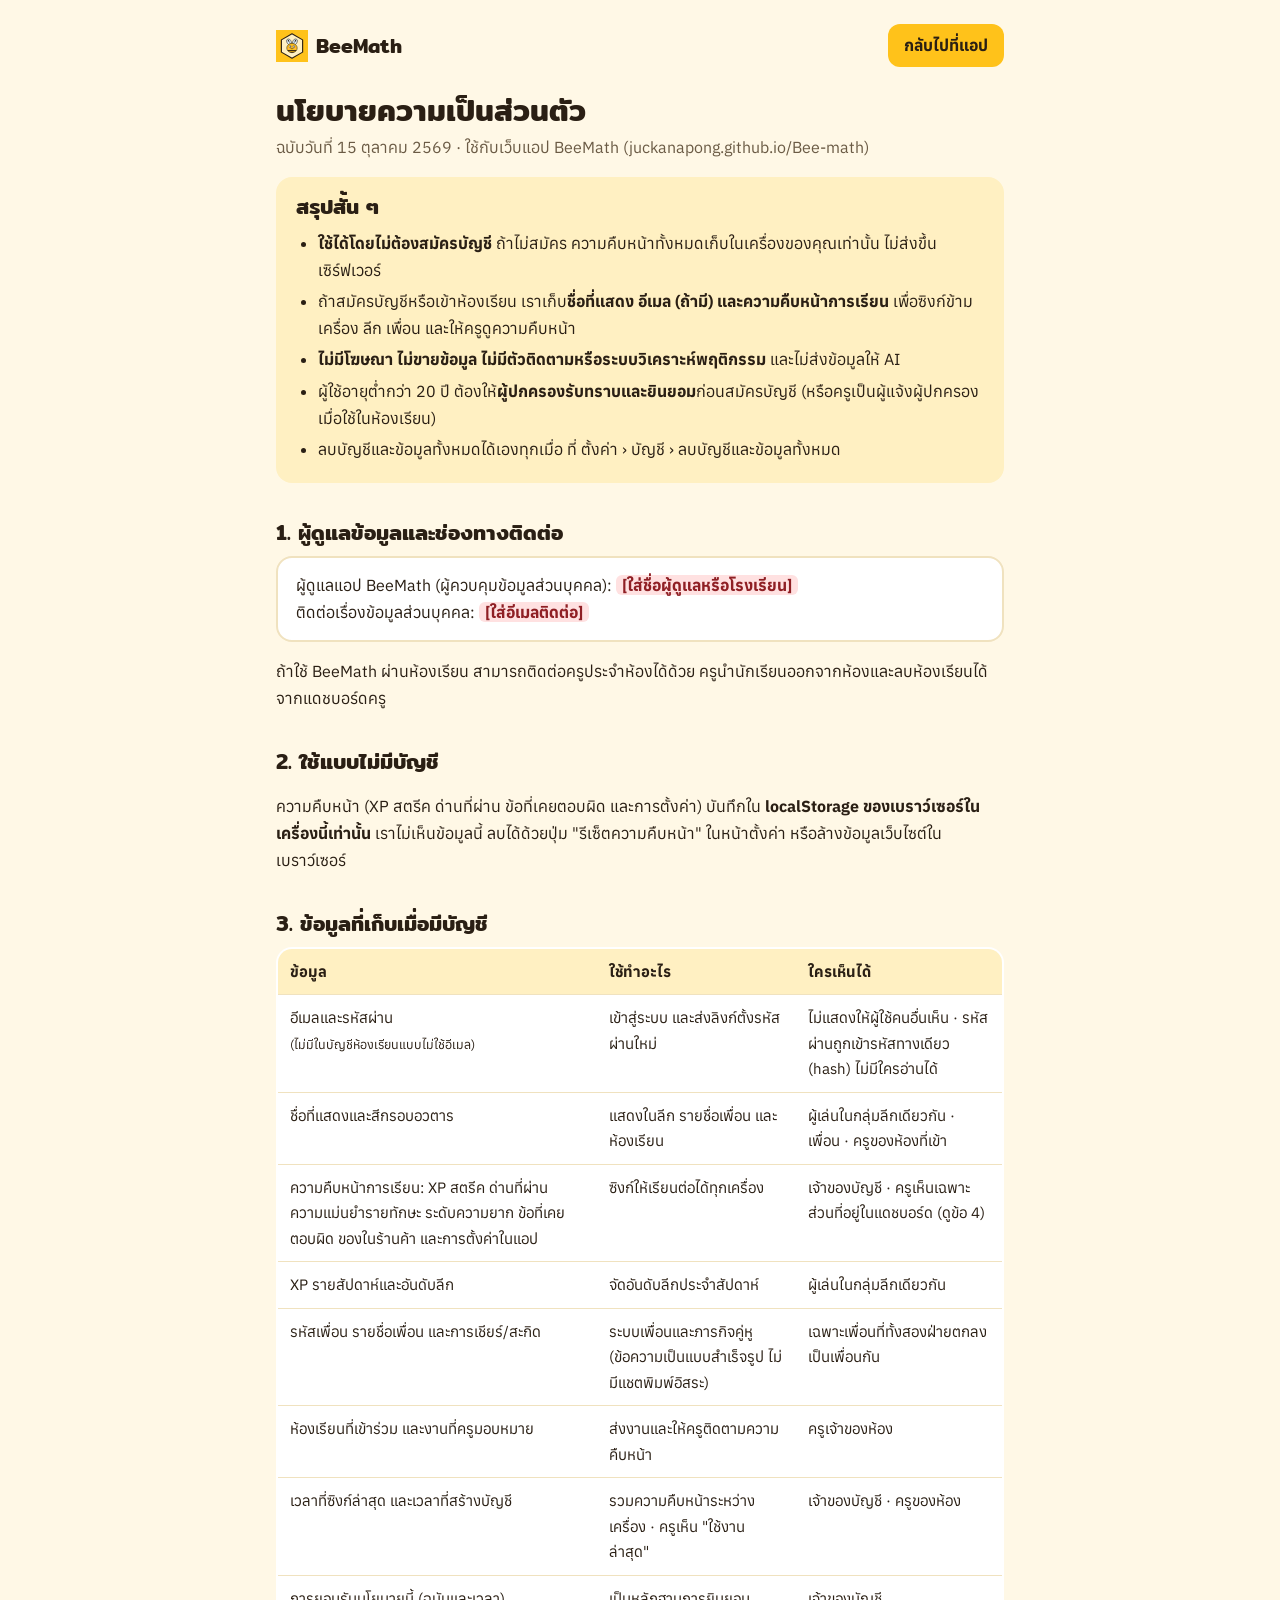
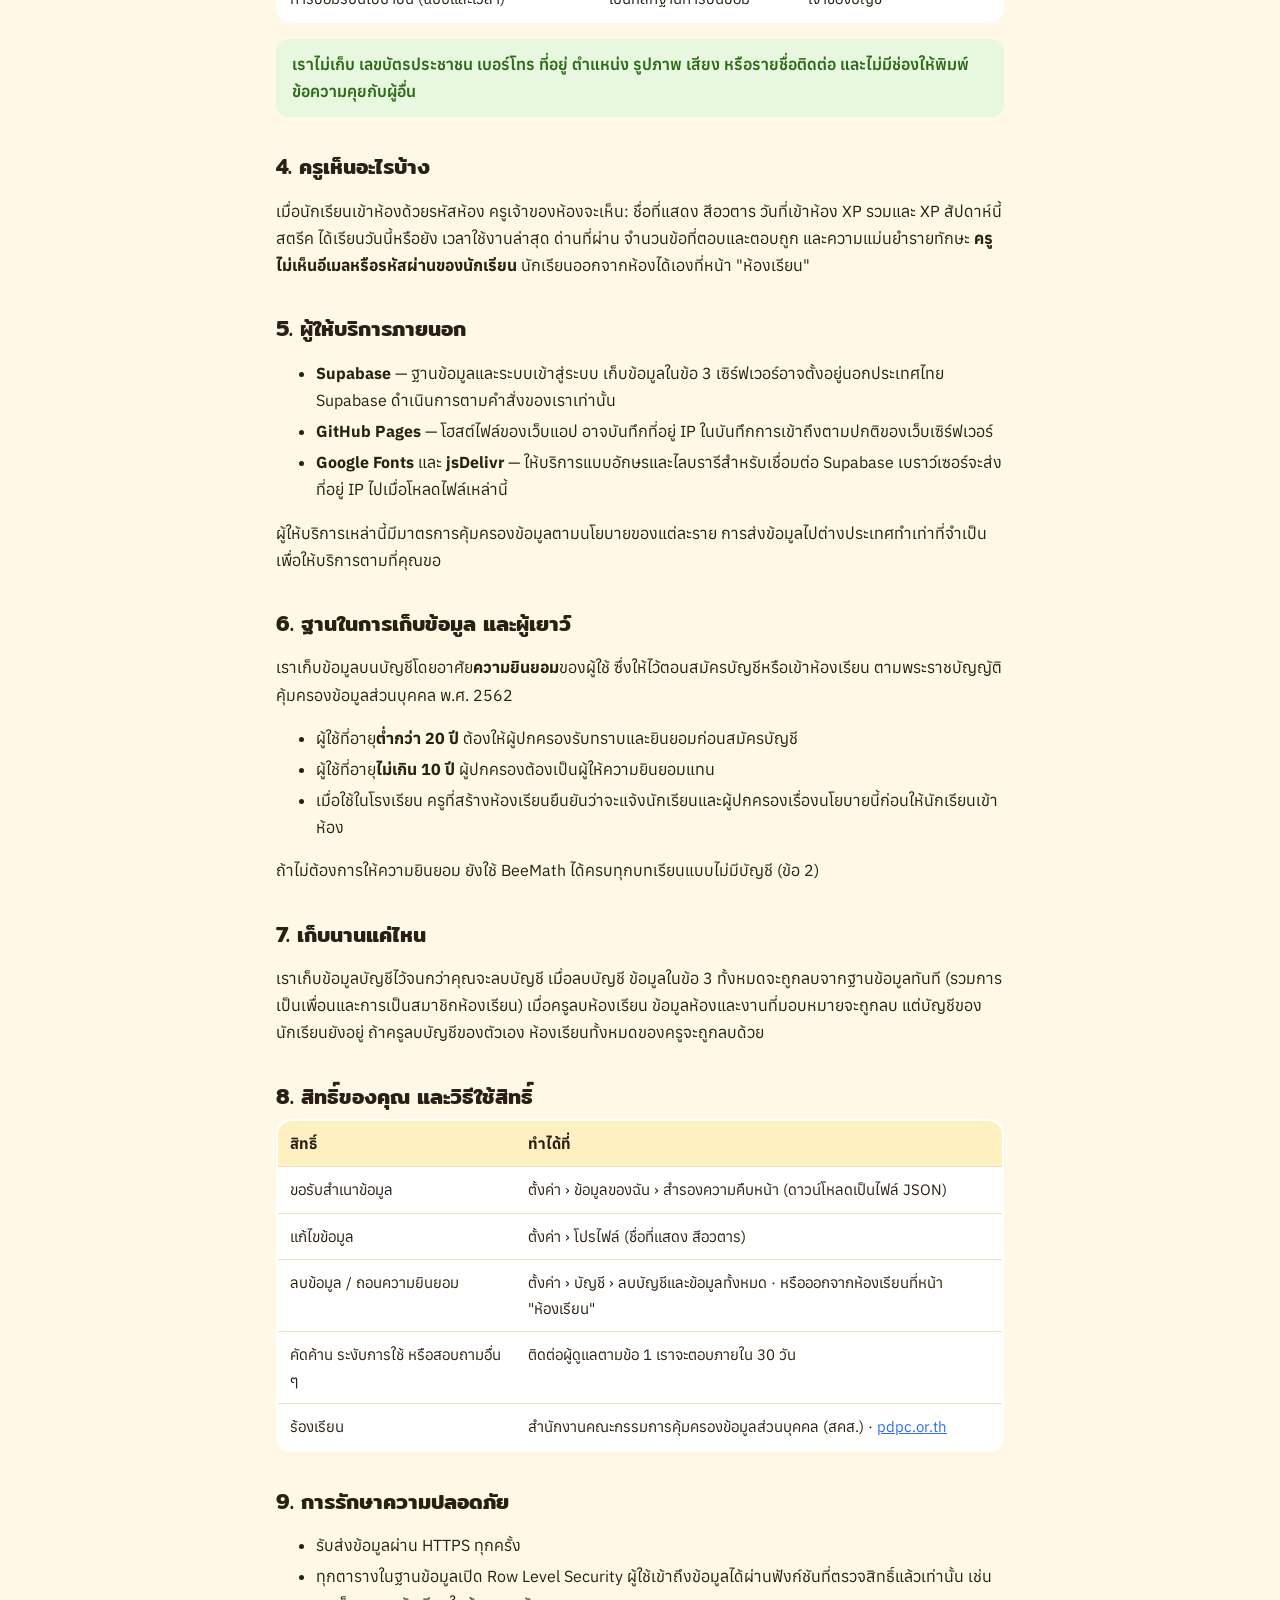
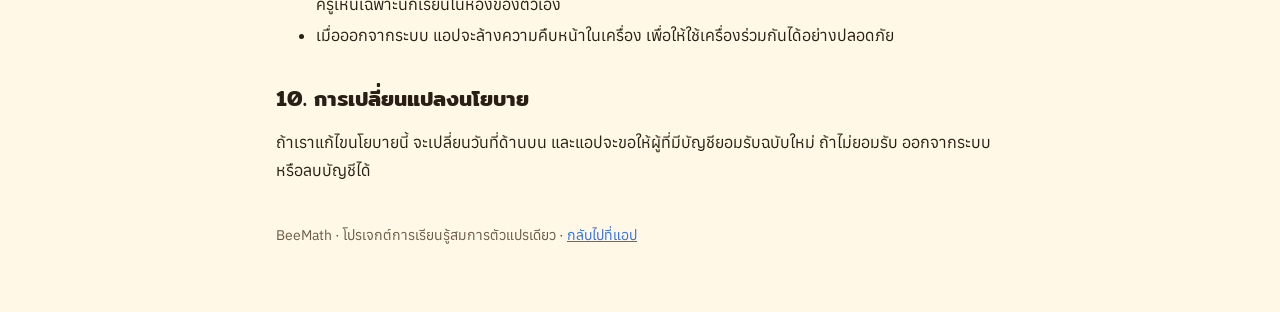
==== privacy.html @ 457aaa13 "Add privacy policy page and consent for accounts (PDPA) privacy.html explains data collected, who se" ====
<!doctype html>
<html lang="th">
<head>
<meta charset="utf-8">
<meta name="viewport" content="width=device-width, initial-scale=1">
<title>นโยบายความเป็นส่วนตัว · BeeMath</title>
<meta name="theme-color" content="#FFC21A">
<link rel="icon" href="icons/icon.svg" type="image/svg+xml">
<link href="https://fonts.googleapis.com/css2?family=Mitr:wght@500;600&family=Anuphan:wght@400;500;600;700&display=swap" rel="stylesheet">
<style>
  :root { --bg: #FFF8E6; --card: #FFFFFF; --honey: #FFC21A; --honey-soft: #FFF0C2; --honey-text: #7A4E00; --ink: #2A1F14; --ink-2: #6B5B45; --line: #F0E2BF; --blue: #2F6FED; --green-soft: #E8F8E0; --green-text: #2B6A17; }
  * { box-sizing: border-box; }
  body { margin: 0; background: var(--bg); color: var(--ink); font: 400 16px/1.7 'Anuphan', system-ui, sans-serif; }
  main { max-width: 760px; margin: 0 auto; padding: 24px 16px 64px; }
  .top { display: flex; align-items: center; justify-content: space-between; gap: 12px; margin-bottom: 8px; }
  .brand { display: flex; align-items: center; gap: 8px; font: 600 20px 'Mitr', sans-serif; color: var(--ink); text-decoration: none; }
  .brand img { width: 32px; height: 32px; }
  .back { padding: 8px 16px; border-radius: 12px; background: var(--honey); color: var(--ink); font-weight: 700; text-decoration: none; white-space: nowrap; }
  h1 { font: 600 30px/1.3 'Mitr', sans-serif; margin: 24px 0 4px; }
  h2 { font: 600 21px/1.35 'Mitr', sans-serif; margin: 36px 0 8px; }
  .meta { color: var(--ink-2); margin: 0 0 16px; }
  .summary { padding: 16px 20px; background: var(--honey-soft); border-radius: 16px; }
  .summary h2 { margin-top: 0; }
  .summary ul { margin: 0; padding-left: 22px; }
  .box { padding: 14px 18px; background: var(--card); border: 2px solid var(--line); border-radius: 16px; }
  .note { padding: 12px 16px; background: var(--green-soft); color: var(--green-text); border-radius: 12px; font-weight: 600; }
  .table-wrap { overflow-x: auto; }
  table { width: 100%; min-width: 560px; border-collapse: collapse; background: var(--card); border: 2px solid var(--line); border-radius: 16px; overflow: hidden; font-size: 15px; }
  th, td { padding: 10px 12px; text-align: left; vertical-align: top; border-bottom: 1px solid var(--line); }
  th { background: var(--honey-soft); font-weight: 700; }
  tr:last-child td { border-bottom: 0; }
  a { color: var(--blue); }
  li { margin: 4px 0; }
  .todo { background: #FFE1E1; color: #8F1F24; padding: 0 6px; border-radius: 6px; font-weight: 700; }
  footer { margin-top: 40px; color: var(--ink-2); font-size: 14px; }
  @media (max-width: 600px) {
    table { min-width: 0; border: 0; background: none; }
    thead { display: none; }
    tr { display: block; margin-bottom: 10px; background: var(--card); border: 2px solid var(--line); border-radius: 14px; }
    td { display: block; padding: 6px 14px; border: 0; }
    td:first-child { padding-top: 12px; font-weight: 700; }
    td:last-child { padding-bottom: 12px; }
    td[data-label]:not(:first-child)::before { content: attr(data-label); display: block; font-size: 13px; font-weight: 700; color: var(--honey-text); }
  }
  @media print { .back { display: none; } body { background: #fff; } }
</style>
</head>
<body>
<main>
  <div class="top">
    <a class="brand" href="./"><img src="icons/icon.svg" alt="">BeeMath</a>
    <a class="back" href="./">กลับไปที่แอป</a>
  </div>

  <h1>นโยบายความเป็นส่วนตัว</h1>
  <p class="meta">ฉบับวันที่ 15 ตุลาคม 2569 · ใช้กับเว็บแอป BeeMath (juckanapong.github.io/Bee-math)</p>

  <section class="summary">
    <h2>สรุปสั้น ๆ</h2>
    <ul>
      <li><b>ใช้ได้โดยไม่ต้องสมัครบัญชี</b> ถ้าไม่สมัคร ความคืบหน้าทั้งหมดเก็บในเครื่องของคุณเท่านั้น ไม่ส่งขึ้นเซิร์ฟเวอร์</li>
      <li>ถ้าสมัครบัญชีหรือเข้าห้องเรียน เราเก็บ<b>ชื่อที่แสดง อีเมล (ถ้ามี) และความคืบหน้าการเรียน</b> เพื่อซิงก์ข้ามเครื่อง ลีก เพื่อน และให้ครูดูความคืบหน้า</li>
      <li><b>ไม่มีโฆษณา ไม่ขายข้อมูล ไม่มีตัวติดตามหรือระบบวิเคราะห์พฤติกรรม</b> และไม่ส่งข้อมูลให้ AI</li>
      <li>ผู้ใช้อายุต่ำกว่า 20 ปี ต้องให้<b>ผู้ปกครองรับทราบและยินยอม</b>ก่อนสมัครบัญชี (หรือครูเป็นผู้แจ้งผู้ปกครองเมื่อใช้ในห้องเรียน)</li>
      <li>ลบบัญชีและข้อมูลทั้งหมดได้เองทุกเมื่อ ที่ ตั้งค่า › บัญชี › ลบบัญชีและข้อมูลทั้งหมด</li>
    </ul>
  </section>

  <h2>1. ผู้ดูแลข้อมูลและช่องทางติดต่อ</h2>
  <div class="box">
    <p style="margin:0">ผู้ดูแลแอป BeeMath (ผู้ควบคุมข้อมูลส่วนบุคคล): <span class="todo">[ใส่ชื่อผู้ดูแลหรือโรงเรียน]</span><br>
    ติดต่อเรื่องข้อมูลส่วนบุคคล: <span class="todo">[ใส่อีเมลติดต่อ]</span></p>
  </div>
  <p>ถ้าใช้ BeeMath ผ่านห้องเรียน สามารถติดต่อครูประจำห้องได้ด้วย ครูนำนักเรียนออกจากห้องและลบห้องเรียนได้จากแดชบอร์ดครู</p>

  <h2>2. ใช้แบบไม่มีบัญชี</h2>
  <p>ความคืบหน้า (XP สตรีค ด่านที่ผ่าน ข้อที่เคยตอบผิด และการตั้งค่า) บันทึกใน <b>localStorage ของเบราว์เซอร์ในเครื่องนี้เท่านั้น</b> เราไม่เห็นข้อมูลนี้ ลบได้ด้วยปุ่ม "รีเซ็ตความคืบหน้า" ในหน้าตั้งค่า หรือล้างข้อมูลเว็บไซต์ในเบราว์เซอร์</p>

  <h2>3. ข้อมูลที่เก็บเมื่อมีบัญชี</h2>
  <div class="table-wrap"><table>
    <thead><tr><th>ข้อมูล</th><th>ใช้ทำอะไร</th><th>ใครเห็นได้</th></tr></thead>
    <tbody>
      <tr><td>อีเมลและรหัสผ่าน<br><small>(ไม่มีในบัญชีห้องเรียนแบบไม่ใช้อีเมล)</small></td><td>เข้าสู่ระบบ และส่งลิงก์ตั้งรหัสผ่านใหม่</td><td>ไม่แสดงให้ผู้ใช้คนอื่นเห็น · รหัสผ่านถูกเข้ารหัสทางเดียว (hash) ไม่มีใครอ่านได้</td></tr>
      <tr><td>ชื่อที่แสดงและสีกรอบอวตาร</td><td>แสดงในลีก รายชื่อเพื่อน และห้องเรียน</td><td>ผู้เล่นในกลุ่มลีกเดียวกัน · เพื่อน · ครูของห้องที่เข้า</td></tr>
      <tr><td>ความคืบหน้าการเรียน: XP สตรีค ด่านที่ผ่าน ความแม่นยำรายทักษะ ระดับความยาก ข้อที่เคยตอบผิด ของในร้านค้า และการตั้งค่าในแอป</td><td>ซิงก์ให้เรียนต่อได้ทุกเครื่อง</td><td>เจ้าของบัญชี · ครูเห็นเฉพาะส่วนที่อยู่ในแดชบอร์ด (ดูข้อ 4)</td></tr>
      <tr><td>XP รายสัปดาห์และอันดับลีก</td><td>จัดอันดับลีกประจำสัปดาห์</td><td>ผู้เล่นในกลุ่มลีกเดียวกัน</td></tr>
      <tr><td>รหัสเพื่อน รายชื่อเพื่อน และการเชียร์/สะกิด</td><td>ระบบเพื่อนและภารกิจคู่หู (ข้อความเป็นแบบสำเร็จรูป ไม่มีแชตพิมพ์อิสระ)</td><td>เฉพาะเพื่อนที่ทั้งสองฝ่ายตกลงเป็นเพื่อนกัน</td></tr>
      <tr><td>ห้องเรียนที่เข้าร่วม และงานที่ครูมอบหมาย</td><td>ส่งงานและให้ครูติดตามความคืบหน้า</td><td>ครูเจ้าของห้อง</td></tr>
      <tr><td>เวลาที่ซิงก์ล่าสุด และเวลาที่สร้างบัญชี</td><td>รวมความคืบหน้าระหว่างเครื่อง · ครูเห็น "ใช้งานล่าสุด"</td><td>เจ้าของบัญชี · ครูของห้อง</td></tr>
      <tr><td>การยอมรับนโยบายนี้ (ฉบับและเวลา)</td><td>เป็นหลักฐานการยินยอม</td><td>เจ้าของบัญชี</td></tr>
    </tbody>
  </table></div>
  <p class="note">เราไม่เก็บ เลขบัตรประชาชน เบอร์โทร ที่อยู่ ตำแหน่ง รูปภาพ เสียง หรือรายชื่อติดต่อ และไม่มีช่องให้พิมพ์ข้อความคุยกับผู้อื่น</p>

  <h2>4. ครูเห็นอะไรบ้าง</h2>
  <p>เมื่อนักเรียนเข้าห้องด้วยรหัสห้อง ครูเจ้าของห้องจะเห็น: ชื่อที่แสดง สีอวตาร วันที่เข้าห้อง XP รวมและ XP สัปดาห์นี้ สตรีค ได้เรียนวันนี้หรือยัง เวลาใช้งานล่าสุด ด่านที่ผ่าน จำนวนข้อที่ตอบและตอบถูก และความแม่นยำรายทักษะ <b>ครูไม่เห็นอีเมลหรือรหัสผ่านของนักเรียน</b> นักเรียนออกจากห้องได้เองที่หน้า "ห้องเรียน"</p>

  <h2>5. ผู้ให้บริการภายนอก</h2>
  <ul>
    <li><b>Supabase</b> — ฐานข้อมูลและระบบเข้าสู่ระบบ เก็บข้อมูลในข้อ 3 เซิร์ฟเวอร์อาจตั้งอยู่นอกประเทศไทย Supabase ดำเนินการตามคำสั่งของเราเท่านั้น</li>
    <li><b>GitHub Pages</b> — โฮสต์ไฟล์ของเว็บแอป อาจบันทึกที่อยู่ IP ในบันทึกการเข้าถึงตามปกติของเว็บเซิร์ฟเวอร์</li>
    <li><b>Google Fonts</b> และ <b>jsDelivr</b> — ให้บริการแบบอักษรและไลบรารีสำหรับเชื่อมต่อ Supabase เบราว์เซอร์จะส่งที่อยู่ IP ไปเมื่อโหลดไฟล์เหล่านี้</li>
  </ul>
  <p>ผู้ให้บริการเหล่านี้มีมาตรการคุ้มครองข้อมูลตามนโยบายของแต่ละราย การส่งข้อมูลไปต่างประเทศทำเท่าที่จำเป็นเพื่อให้บริการตามที่คุณขอ</p>

  <h2>6. ฐานในการเก็บข้อมูล และผู้เยาว์</h2>
  <p>เราเก็บข้อมูลบนบัญชีโดยอาศัย<b>ความยินยอม</b>ของผู้ใช้ ซึ่งให้ไว้ตอนสมัครบัญชีหรือเข้าห้องเรียน ตามพระราชบัญญัติคุ้มครองข้อมูลส่วนบุคคล พ.ศ. 2562</p>
  <ul>
    <li>ผู้ใช้ที่อายุ<b>ต่ำกว่า 20 ปี</b> ต้องให้ผู้ปกครองรับทราบและยินยอมก่อนสมัครบัญชี</li>
    <li>ผู้ใช้ที่อายุ<b>ไม่เกิน 10 ปี</b> ผู้ปกครองต้องเป็นผู้ให้ความยินยอมแทน</li>
    <li>เมื่อใช้ในโรงเรียน ครูที่สร้างห้องเรียนยืนยันว่าจะแจ้งนักเรียนและผู้ปกครองเรื่องนโยบายนี้ก่อนให้นักเรียนเข้าห้อง</li>
  </ul>
  <p>ถ้าไม่ต้องการให้ความยินยอม ยังใช้ BeeMath ได้ครบทุกบทเรียนแบบไม่มีบัญชี (ข้อ 2)</p>

  <h2>7. เก็บนานแค่ไหน</h2>
  <p>เราเก็บข้อมูลบัญชีไว้จนกว่าคุณจะลบบัญชี เมื่อลบบัญชี ข้อมูลในข้อ 3 ทั้งหมดจะถูกลบจากฐานข้อมูลทันที (รวมการเป็นเพื่อนและการเป็นสมาชิกห้องเรียน) เมื่อครูลบห้องเรียน ข้อมูลห้องและงานที่มอบหมายจะถูกลบ แต่บัญชีของนักเรียนยังอยู่ ถ้าครูลบบัญชีของตัวเอง ห้องเรียนทั้งหมดของครูจะถูกลบด้วย</p>

  <h2>8. สิทธิ์ของคุณ และวิธีใช้สิทธิ์</h2>
  <div class="table-wrap"><table>
    <thead><tr><th>สิทธิ์</th><th>ทำได้ที่</th></tr></thead>
    <tbody>
      <tr><td>ขอรับสำเนาข้อมูล</td><td>ตั้งค่า › ข้อมูลของฉัน › สำรองความคืบหน้า (ดาวน์โหลดเป็นไฟล์ JSON)</td></tr>
      <tr><td>แก้ไขข้อมูล</td><td>ตั้งค่า › โปรไฟล์ (ชื่อที่แสดง สีอวตาร)</td></tr>
      <tr><td>ลบข้อมูล / ถอนความยินยอม</td><td>ตั้งค่า › บัญชี › ลบบัญชีและข้อมูลทั้งหมด · หรือออกจากห้องเรียนที่หน้า "ห้องเรียน"</td></tr>
      <tr><td>คัดค้าน ระงับการใช้ หรือสอบถามอื่น ๆ</td><td>ติดต่อผู้ดูแลตามข้อ 1 เราจะตอบภายใน 30 วัน</td></tr>
      <tr><td>ร้องเรียน</td><td>สำนักงานคณะกรรมการคุ้มครองข้อมูลส่วนบุคคล (สคส.) · <a href="https://www.pdpc.or.th" target="_blank" rel="noopener">pdpc.or.th</a></td></tr>
    </tbody>
  </table></div>

  <h2>9. การรักษาความปลอดภัย</h2>
  <ul>
    <li>รับส่งข้อมูลผ่าน HTTPS ทุกครั้ง</li>
    <li>ทุกตารางในฐานข้อมูลเปิด Row Level Security ผู้ใช้เข้าถึงข้อมูลได้ผ่านฟังก์ชันที่ตรวจสิทธิ์แล้วเท่านั้น เช่น ครูเห็นเฉพาะนักเรียนในห้องของตัวเอง</li>
    <li>เมื่อออกจากระบบ แอปจะล้างความคืบหน้าในเครื่อง เพื่อให้ใช้เครื่องร่วมกันได้อย่างปลอดภัย</li>
  </ul>

  <h2>10. การเปลี่ยนแปลงนโยบาย</h2>
  <p>ถ้าเราแก้ไขนโยบายนี้ จะเปลี่ยนวันที่ด้านบน และแอปจะขอให้ผู้ที่มีบัญชียอมรับฉบับใหม่ ถ้าไม่ยอมรับ ออกจากระบบหรือลบบัญชีได้</p>

  <footer>BeeMath · โปรเจกต์การเรียนรู้สมการตัวแปรเดียว · <a href="./">กลับไปที่แอป</a></footer>
</main>
<script>
  // มือถือ: ตารางแสดงเป็นการ์ด ใส่หัวคอลัมน์ให้แต่ละช่อง
  document.querySelectorAll('table').forEach((t) => {
    const heads = [...t.querySelectorAll('th')].map((th) => th.textContent);
    t.querySelectorAll('tbody tr').forEach((tr) => [...tr.children].forEach((td, i) => td.setAttribute('data-label', heads[i])));
  });
</script>
</body>
</html>
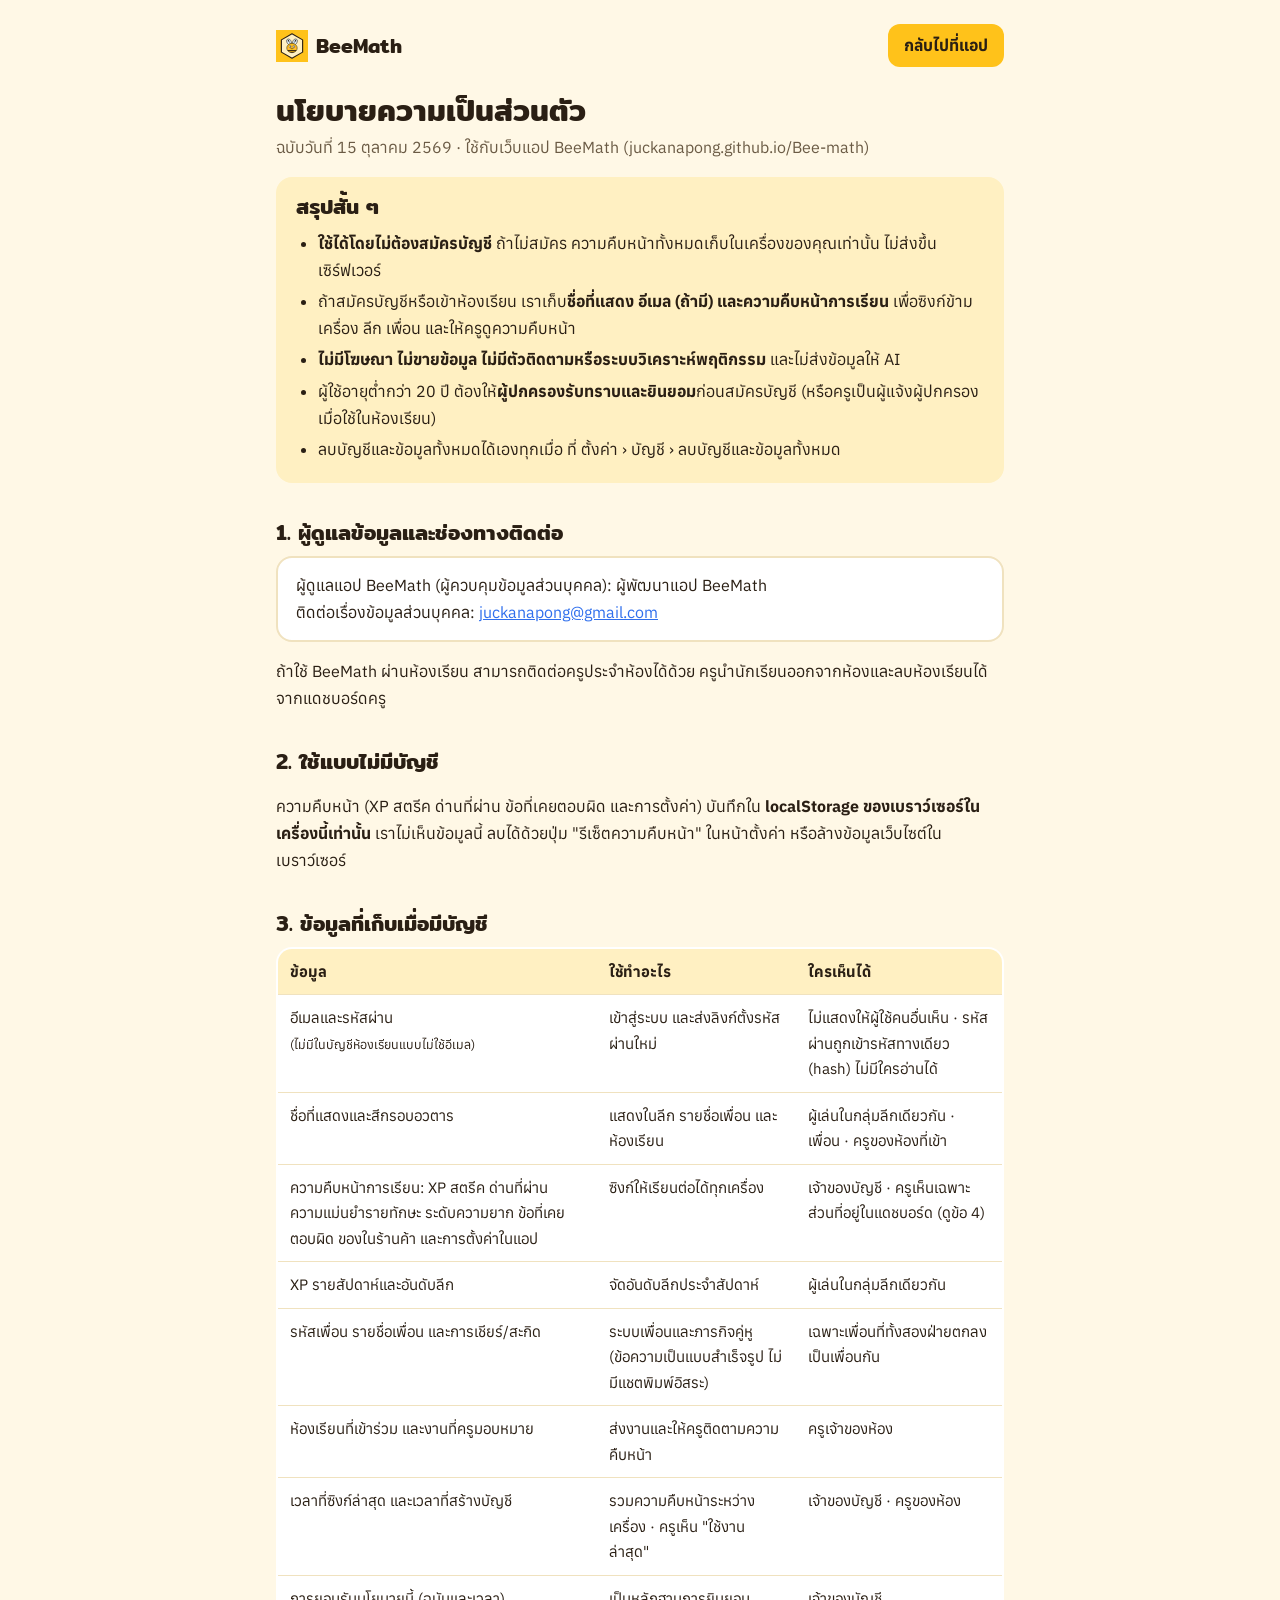
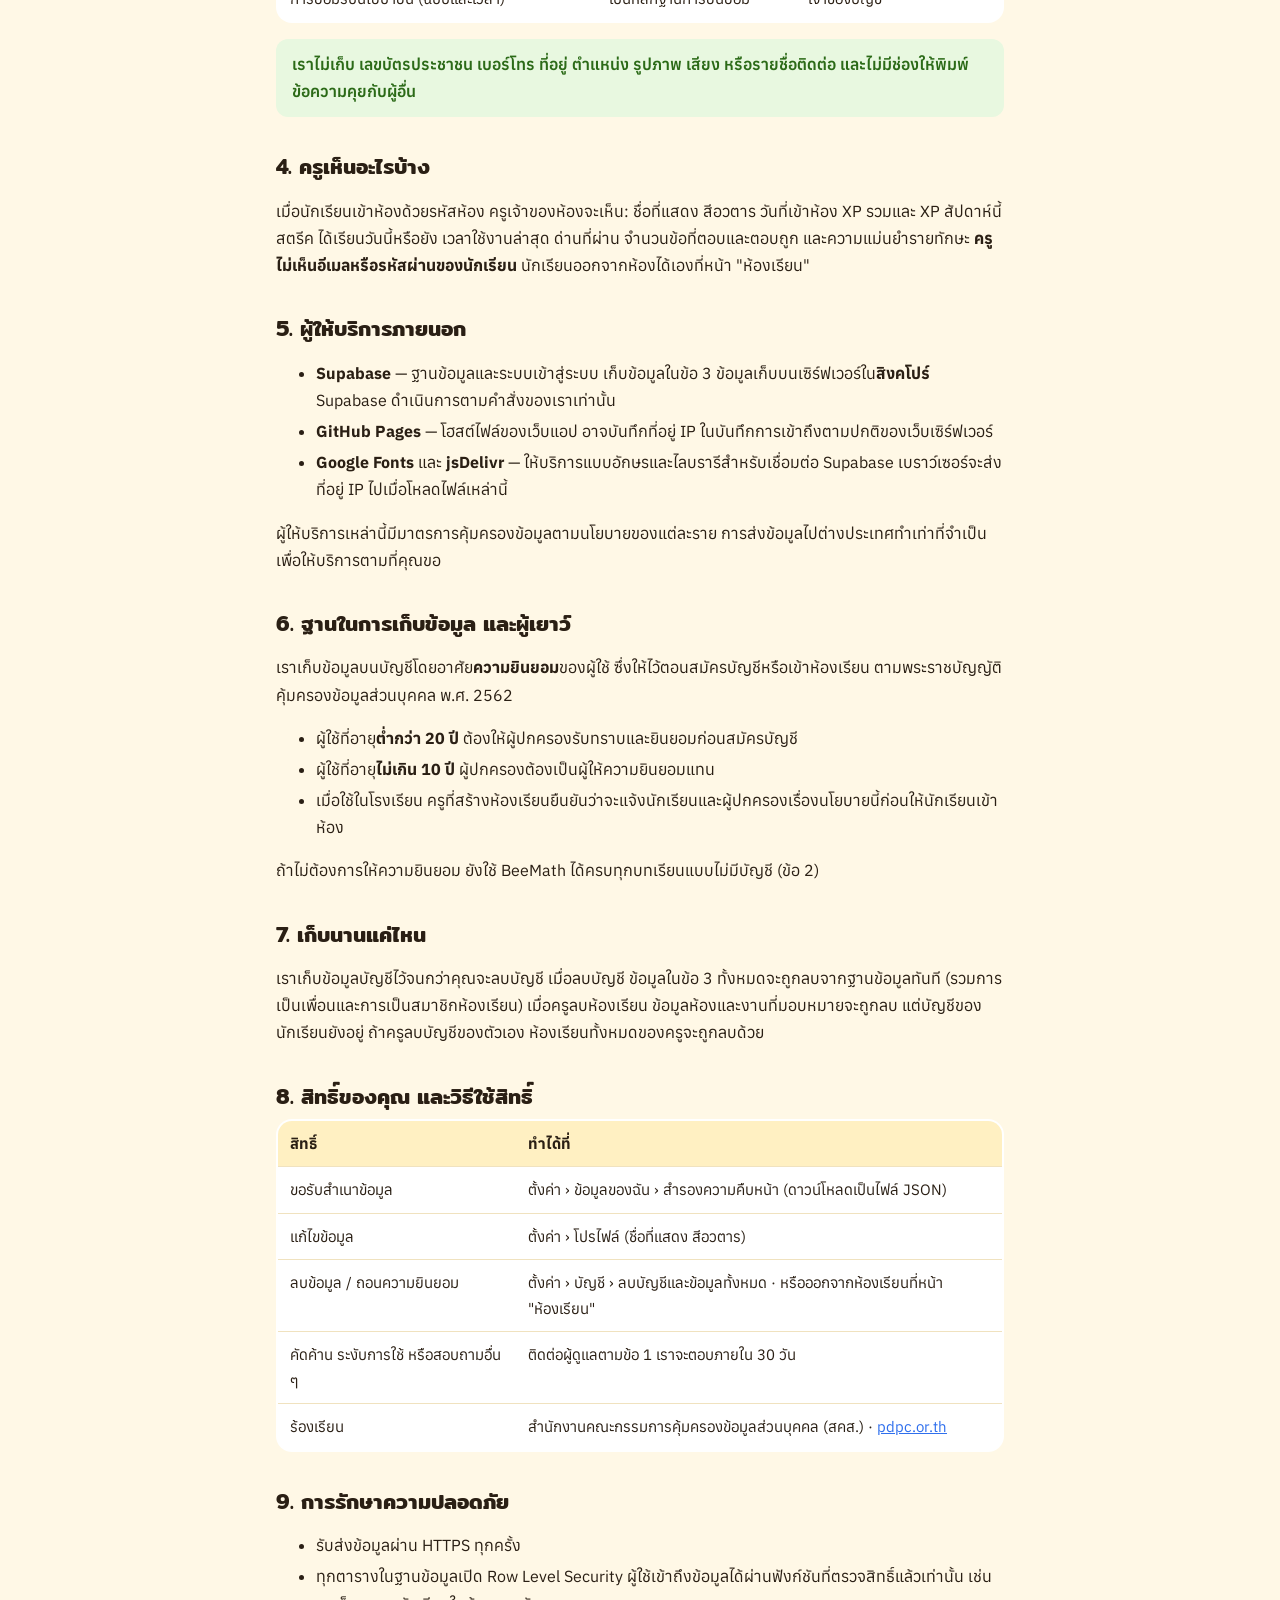
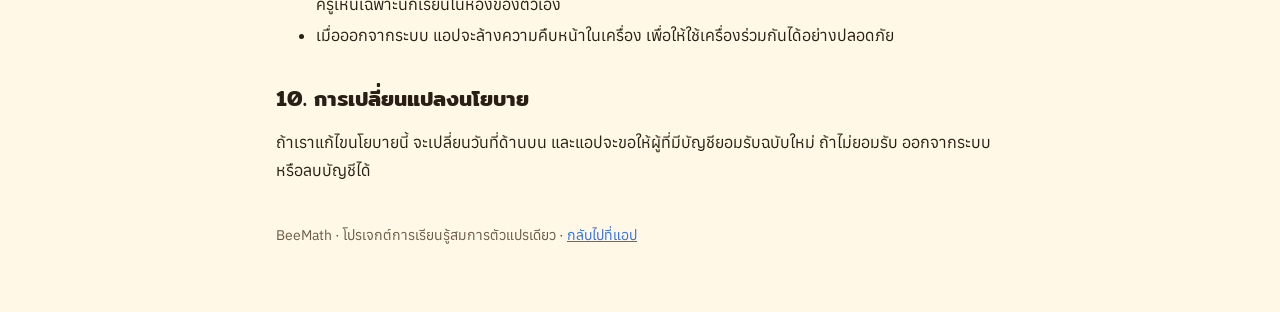
==== commit 5aa380be: "Fill privacy contact and Supabase region (Singapore) Co-Authored-By: Claude Opus 5.5 <noreply@anthro" ====
--- a/privacy.html
+++ b/privacy.html
@@ -31,7 +31,6 @@
   tr:last-child td { border-bottom: 0; }
   a { color: var(--blue); }
   li { margin: 4px 0; }
-  .todo { background: #FFE1E1; color: #8F1F24; padding: 0 6px; border-radius: 6px; font-weight: 700; }
   footer { margin-top: 40px; color: var(--ink-2); font-size: 14px; }
   @media (max-width: 600px) {
     table { min-width: 0; border: 0; background: none; }
@@ -68,8 +67,8 @@
 
   <h2>1. ผู้ดูแลข้อมูลและช่องทางติดต่อ</h2>
   <div class="box">
-    <p style="margin:0">ผู้ดูแลแอป BeeMath (ผู้ควบคุมข้อมูลส่วนบุคคล): <span class="todo">[ใส่ชื่อผู้ดูแลหรือโรงเรียน]</span><br>
-    ติดต่อเรื่องข้อมูลส่วนบุคคล: <span class="todo">[ใส่อีเมลติดต่อ]</span></p>
+    <p style="margin:0">ผู้ดูแลแอป BeeMath (ผู้ควบคุมข้อมูลส่วนบุคคล): ผู้พัฒนาแอป BeeMath<br>
+    ติดต่อเรื่องข้อมูลส่วนบุคคล: <a href="mailto:juckanapong@gmail.com">juckanapong@gmail.com</a></p>
   </div>
   <p>ถ้าใช้ BeeMath ผ่านห้องเรียน สามารถติดต่อครูประจำห้องได้ด้วย ครูนำนักเรียนออกจากห้องและลบห้องเรียนได้จากแดชบอร์ดครู</p>
 
@@ -97,7 +96,7 @@
 
   <h2>5. ผู้ให้บริการภายนอก</h2>
   <ul>
-    <li><b>Supabase</b> — ฐานข้อมูลและระบบเข้าสู่ระบบ เก็บข้อมูลในข้อ 3 เซิร์ฟเวอร์อาจตั้งอยู่นอกประเทศไทย Supabase ดำเนินการตามคำสั่งของเราเท่านั้น</li>
+    <li><b>Supabase</b> — ฐานข้อมูลและระบบเข้าสู่ระบบ เก็บข้อมูลในข้อ 3 ข้อมูลเก็บบนเซิร์ฟเวอร์ใน<b>สิงคโปร์</b> Supabase ดำเนินการตามคำสั่งของเราเท่านั้น</li>
     <li><b>GitHub Pages</b> — โฮสต์ไฟล์ของเว็บแอป อาจบันทึกที่อยู่ IP ในบันทึกการเข้าถึงตามปกติของเว็บเซิร์ฟเวอร์</li>
     <li><b>Google Fonts</b> และ <b>jsDelivr</b> — ให้บริการแบบอักษรและไลบรารีสำหรับเชื่อมต่อ Supabase เบราว์เซอร์จะส่งที่อยู่ IP ไปเมื่อโหลดไฟล์เหล่านี้</li>
   </ul>
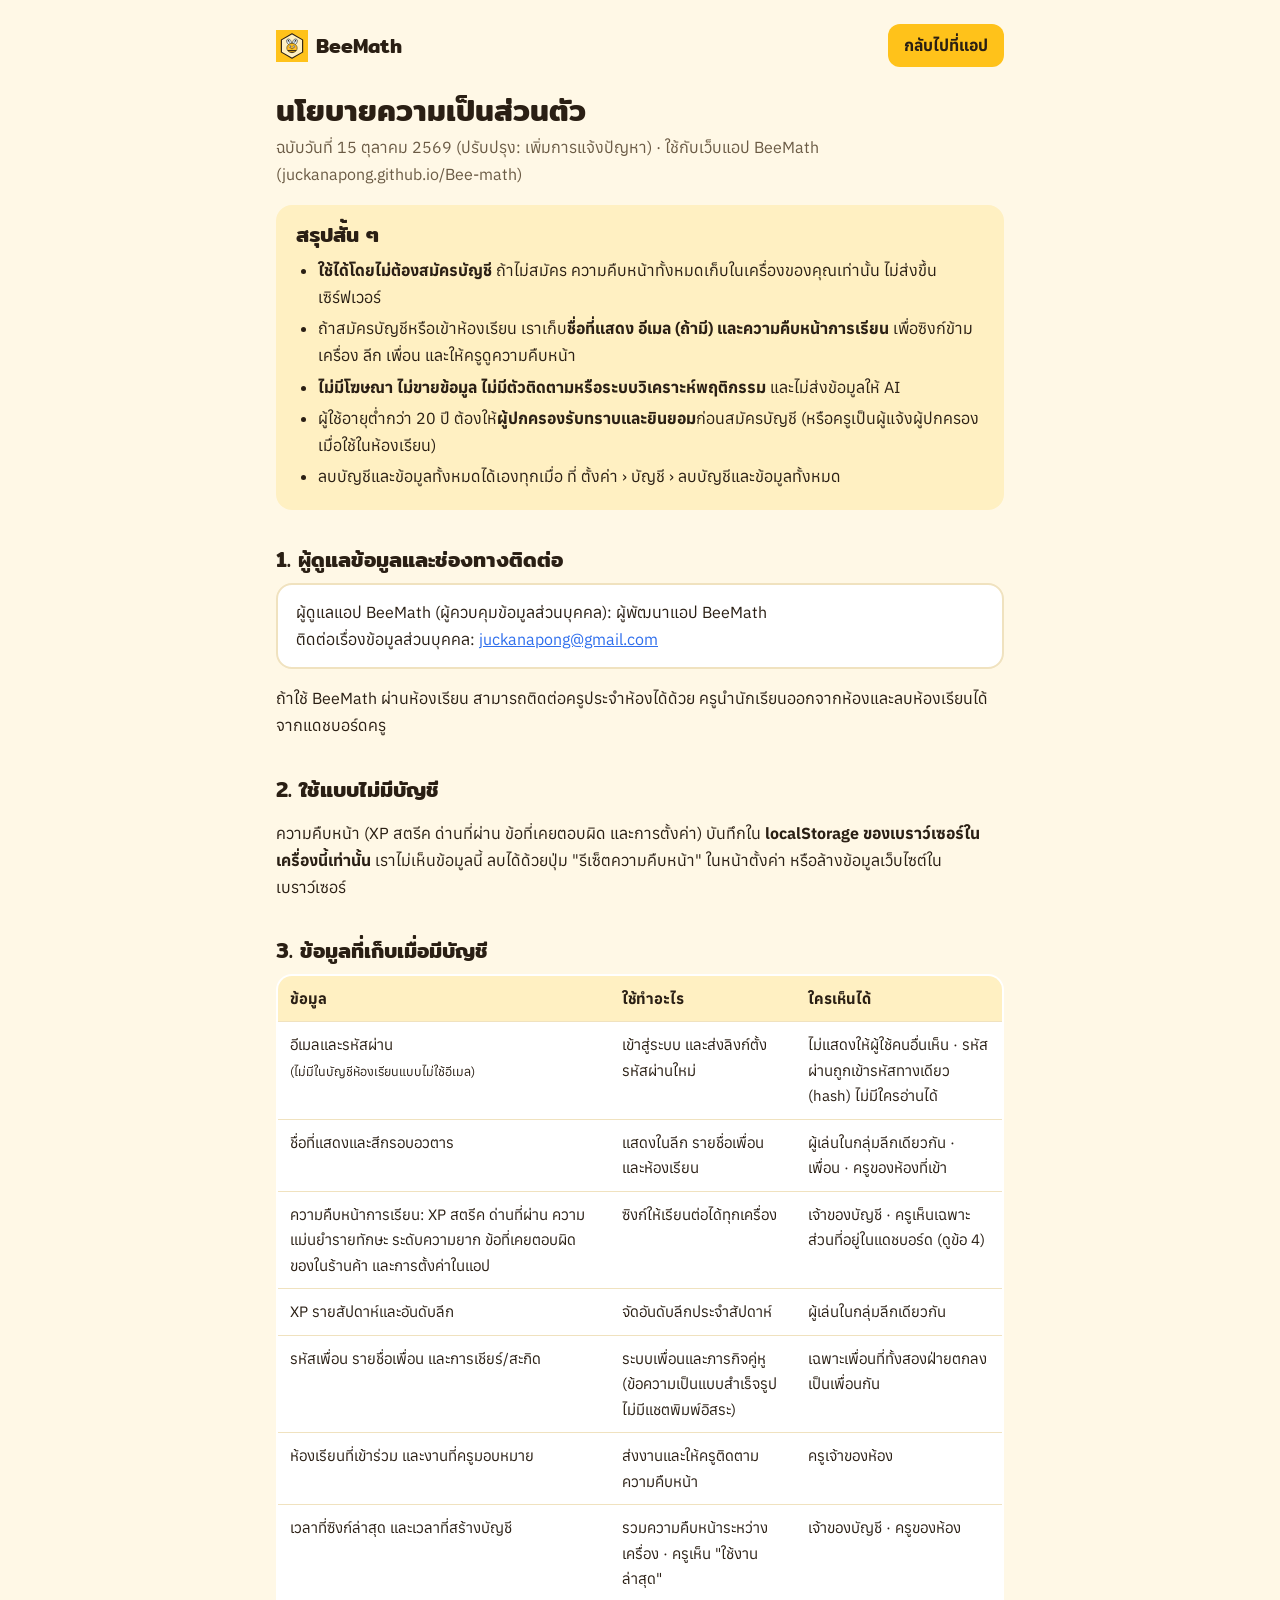
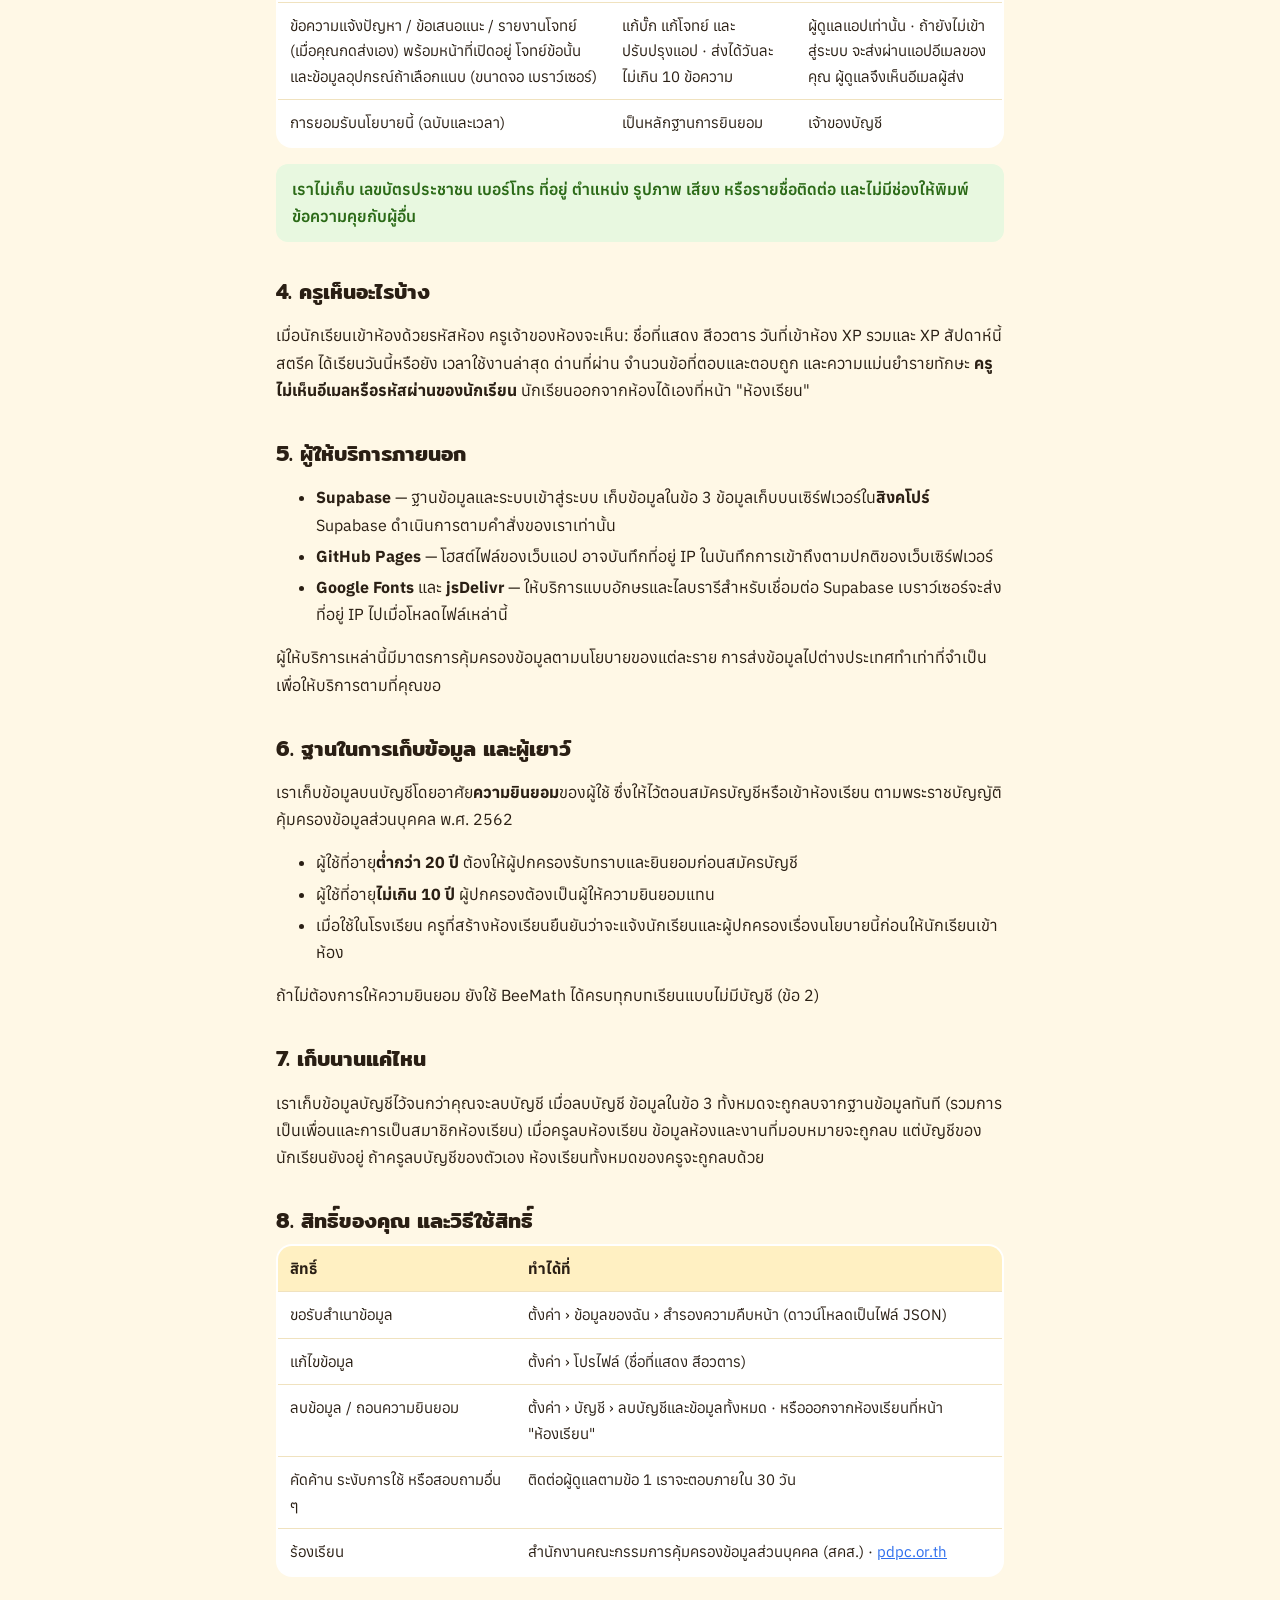
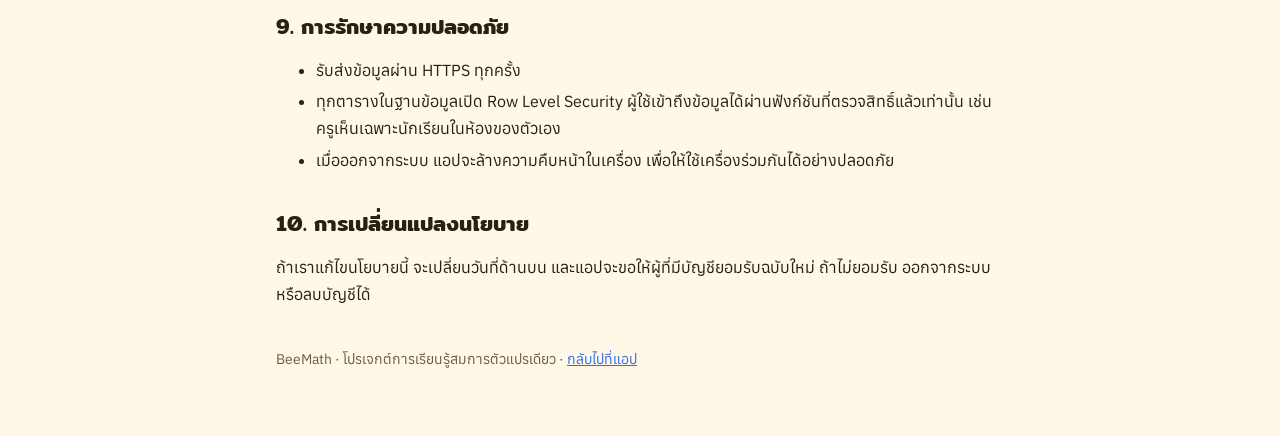
==== commit 74522589: "Add feedback and question reports Settings entry and a flag button on the answer bar open a feedback" ====
--- a/privacy.html
+++ b/privacy.html
@@ -52,7 +52,7 @@
   </div>
 
   <h1>นโยบายความเป็นส่วนตัว</h1>
-  <p class="meta">ฉบับวันที่ 15 ตุลาคม 2569 · ใช้กับเว็บแอป BeeMath (juckanapong.github.io/Bee-math)</p>
+  <p class="meta">ฉบับวันที่ 15 ตุลาคม 2569 (ปรับปรุง: เพิ่มการแจ้งปัญหา) · ใช้กับเว็บแอป BeeMath (juckanapong.github.io/Bee-math)</p>
 
   <section class="summary">
     <h2>สรุปสั้น ๆ</h2>
@@ -86,6 +86,7 @@
       <tr><td>รหัสเพื่อน รายชื่อเพื่อน และการเชียร์/สะกิด</td><td>ระบบเพื่อนและภารกิจคู่หู (ข้อความเป็นแบบสำเร็จรูป ไม่มีแชตพิมพ์อิสระ)</td><td>เฉพาะเพื่อนที่ทั้งสองฝ่ายตกลงเป็นเพื่อนกัน</td></tr>
       <tr><td>ห้องเรียนที่เข้าร่วม และงานที่ครูมอบหมาย</td><td>ส่งงานและให้ครูติดตามความคืบหน้า</td><td>ครูเจ้าของห้อง</td></tr>
       <tr><td>เวลาที่ซิงก์ล่าสุด และเวลาที่สร้างบัญชี</td><td>รวมความคืบหน้าระหว่างเครื่อง · ครูเห็น "ใช้งานล่าสุด"</td><td>เจ้าของบัญชี · ครูของห้อง</td></tr>
+      <tr><td>ข้อความแจ้งปัญหา / ข้อเสนอแนะ / รายงานโจทย์ (เมื่อคุณกดส่งเอง) พร้อมหน้าที่เปิดอยู่ โจทย์ข้อนั้น และข้อมูลอุปกรณ์ถ้าเลือกแนบ (ขนาดจอ เบราว์เซอร์)</td><td>แก้บั๊ก แก้โจทย์ และปรับปรุงแอป · ส่งได้วันละไม่เกิน 10 ข้อความ</td><td>ผู้ดูแลแอปเท่านั้น · ถ้ายังไม่เข้าสู่ระบบ จะส่งผ่านแอปอีเมลของคุณ ผู้ดูแลจึงเห็นอีเมลผู้ส่ง</td></tr>
       <tr><td>การยอมรับนโยบายนี้ (ฉบับและเวลา)</td><td>เป็นหลักฐานการยินยอม</td><td>เจ้าของบัญชี</td></tr>
     </tbody>
   </table></div>
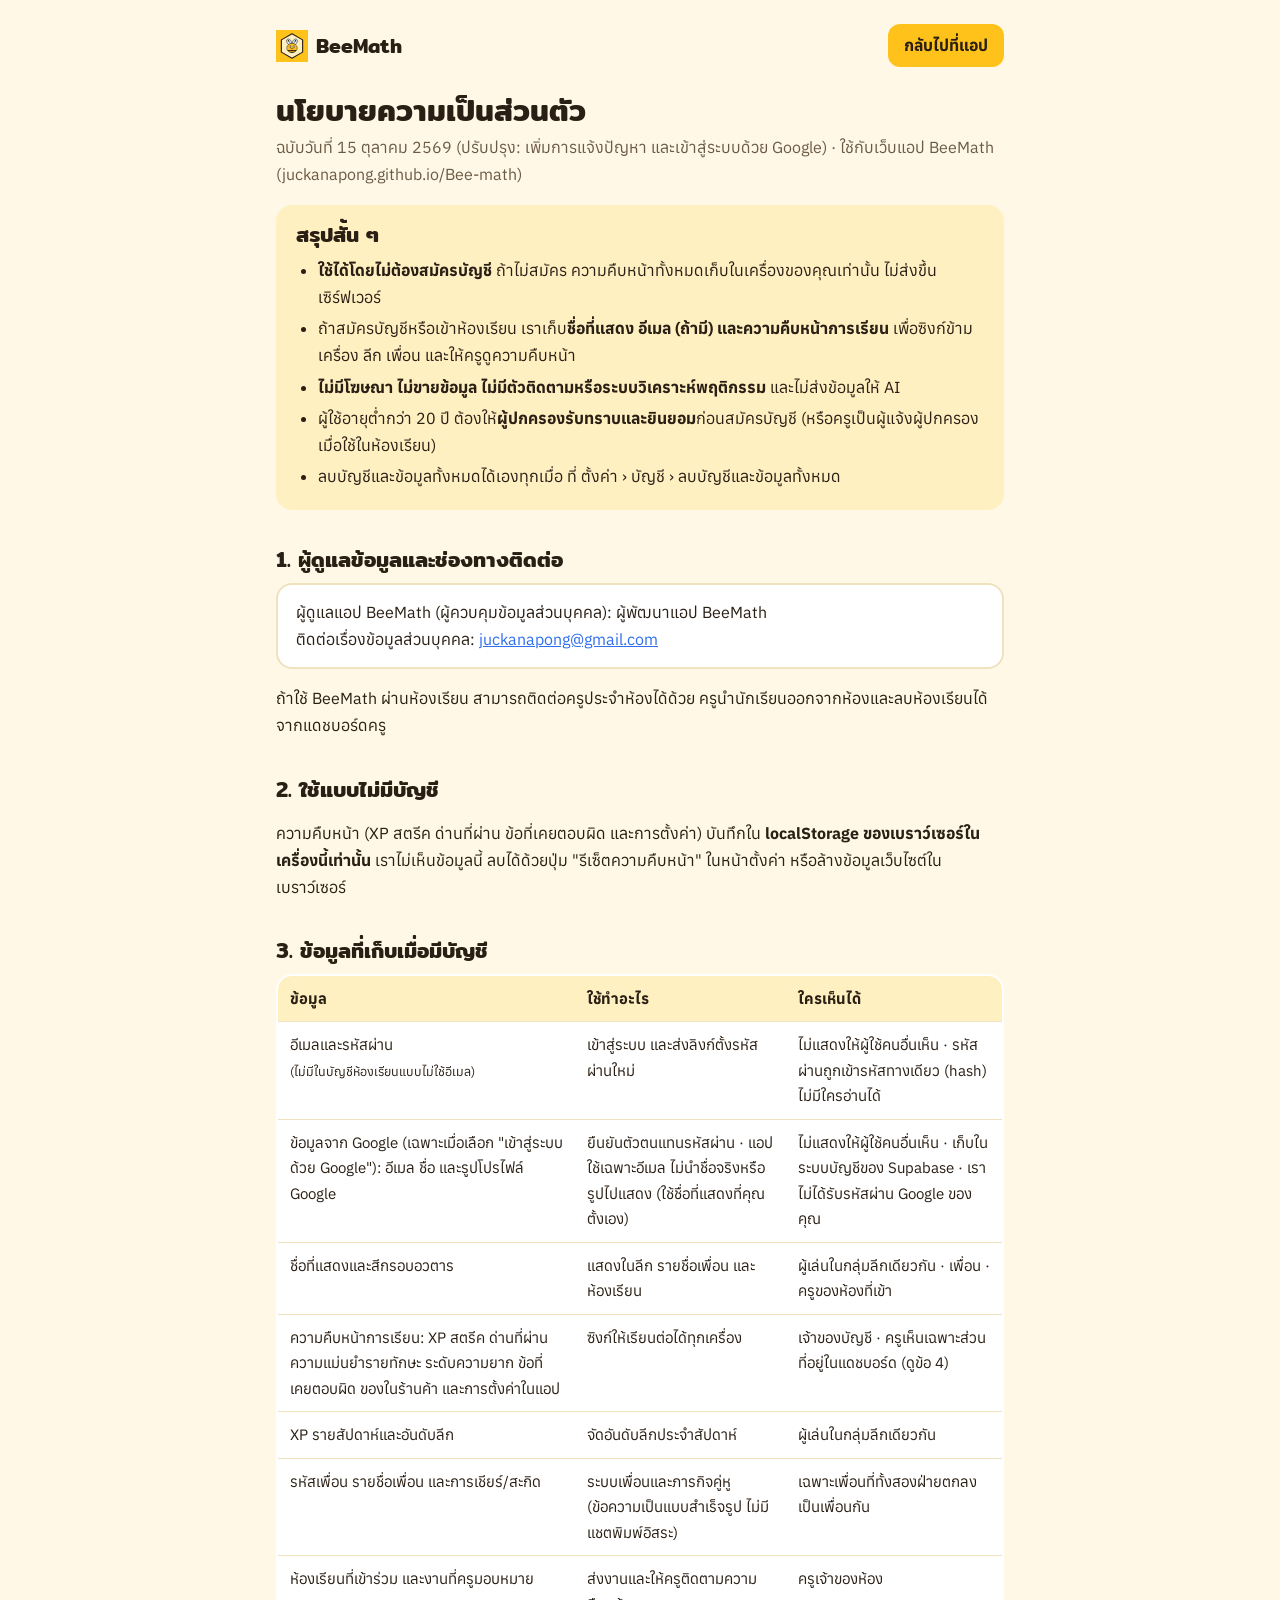
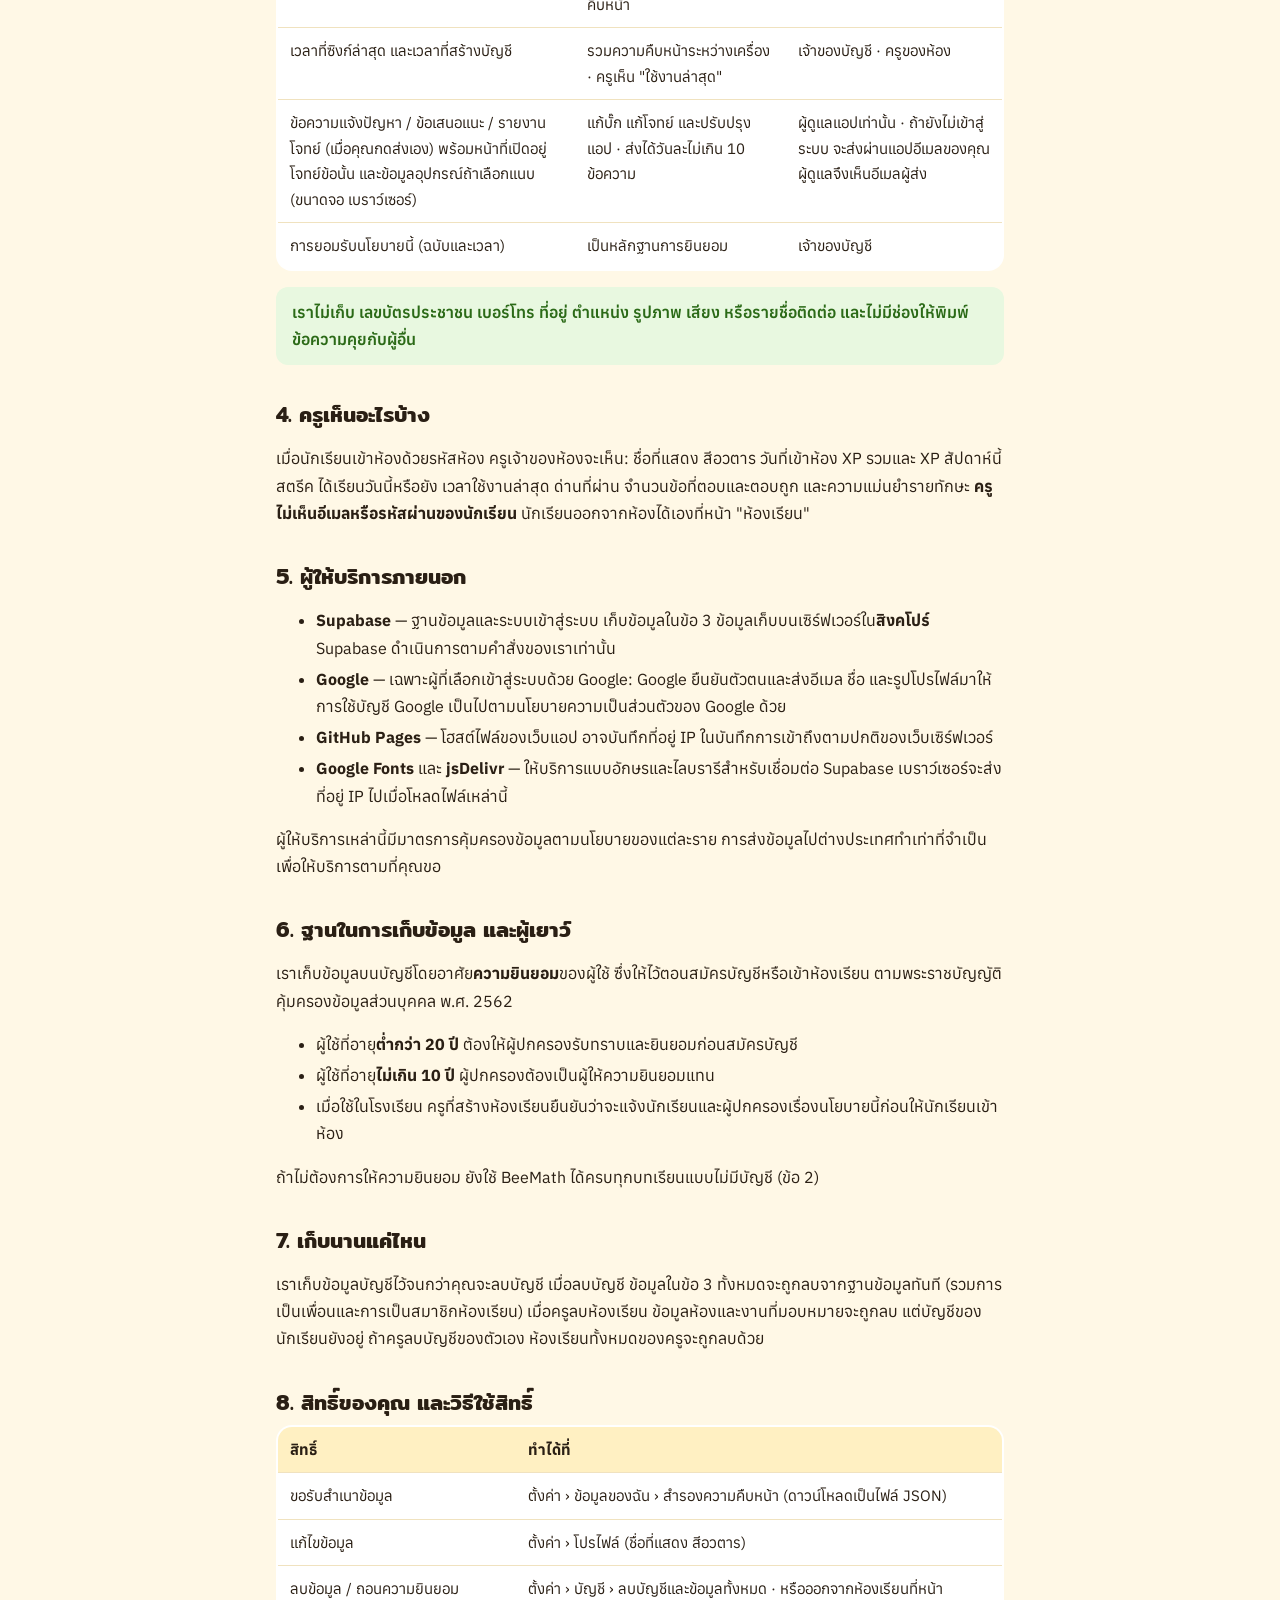
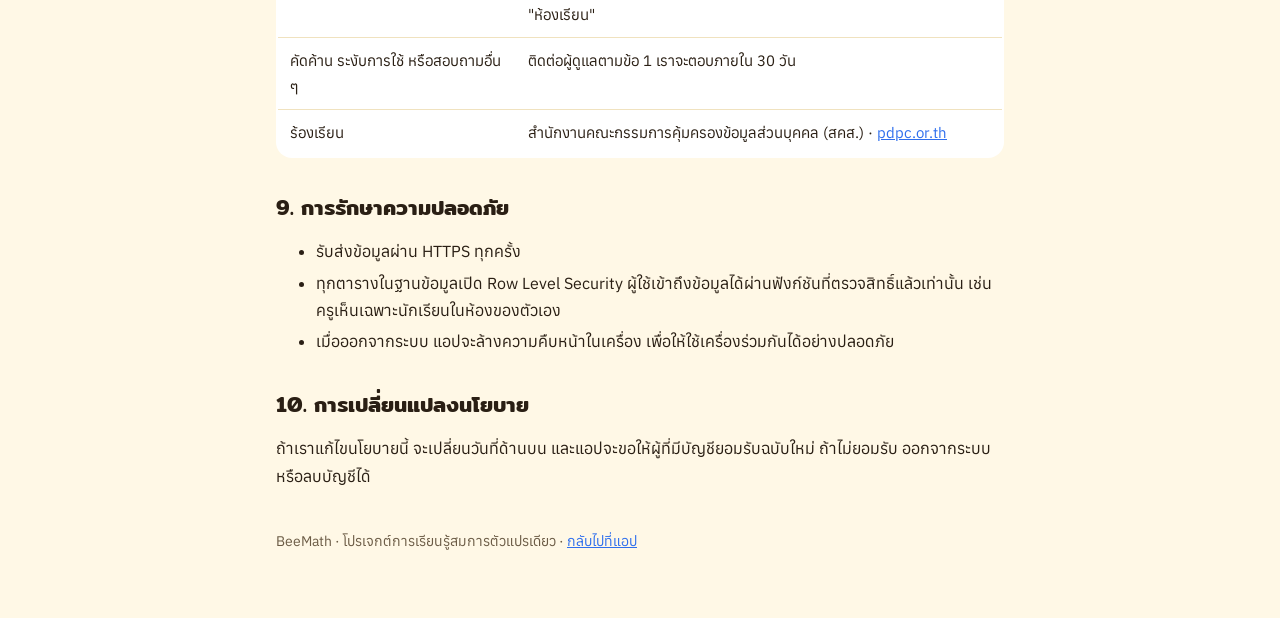
==== commit 39618645: "Add sign in with Google Google button on sign-in and sign-up tabs via Supabase OAuth. Sign-up still " ====
--- a/privacy.html
+++ b/privacy.html
@@ -52,7 +52,7 @@
   </div>
 
   <h1>นโยบายความเป็นส่วนตัว</h1>
-  <p class="meta">ฉบับวันที่ 15 ตุลาคม 2569 (ปรับปรุง: เพิ่มการแจ้งปัญหา) · ใช้กับเว็บแอป BeeMath (juckanapong.github.io/Bee-math)</p>
+  <p class="meta">ฉบับวันที่ 15 ตุลาคม 2569 (ปรับปรุง: เพิ่มการแจ้งปัญหา และเข้าสู่ระบบด้วย Google) · ใช้กับเว็บแอป BeeMath (juckanapong.github.io/Bee-math)</p>
 
   <section class="summary">
     <h2>สรุปสั้น ๆ</h2>
@@ -80,6 +80,7 @@
     <thead><tr><th>ข้อมูล</th><th>ใช้ทำอะไร</th><th>ใครเห็นได้</th></tr></thead>
     <tbody>
       <tr><td>อีเมลและรหัสผ่าน<br><small>(ไม่มีในบัญชีห้องเรียนแบบไม่ใช้อีเมล)</small></td><td>เข้าสู่ระบบ และส่งลิงก์ตั้งรหัสผ่านใหม่</td><td>ไม่แสดงให้ผู้ใช้คนอื่นเห็น · รหัสผ่านถูกเข้ารหัสทางเดียว (hash) ไม่มีใครอ่านได้</td></tr>
+      <tr><td>ข้อมูลจาก Google (เฉพาะเมื่อเลือก "เข้าสู่ระบบด้วย Google"): อีเมล ชื่อ และรูปโปรไฟล์ Google</td><td>ยืนยันตัวตนแทนรหัสผ่าน · แอปใช้เฉพาะอีเมล ไม่นำชื่อจริงหรือรูปไปแสดง (ใช้ชื่อที่แสดงที่คุณตั้งเอง)</td><td>ไม่แสดงให้ผู้ใช้คนอื่นเห็น · เก็บในระบบบัญชีของ Supabase · เราไม่ได้รับรหัสผ่าน Google ของคุณ</td></tr>
       <tr><td>ชื่อที่แสดงและสีกรอบอวตาร</td><td>แสดงในลีก รายชื่อเพื่อน และห้องเรียน</td><td>ผู้เล่นในกลุ่มลีกเดียวกัน · เพื่อน · ครูของห้องที่เข้า</td></tr>
       <tr><td>ความคืบหน้าการเรียน: XP สตรีค ด่านที่ผ่าน ความแม่นยำรายทักษะ ระดับความยาก ข้อที่เคยตอบผิด ของในร้านค้า และการตั้งค่าในแอป</td><td>ซิงก์ให้เรียนต่อได้ทุกเครื่อง</td><td>เจ้าของบัญชี · ครูเห็นเฉพาะส่วนที่อยู่ในแดชบอร์ด (ดูข้อ 4)</td></tr>
       <tr><td>XP รายสัปดาห์และอันดับลีก</td><td>จัดอันดับลีกประจำสัปดาห์</td><td>ผู้เล่นในกลุ่มลีกเดียวกัน</td></tr>
@@ -98,6 +99,7 @@
   <h2>5. ผู้ให้บริการภายนอก</h2>
   <ul>
     <li><b>Supabase</b> — ฐานข้อมูลและระบบเข้าสู่ระบบ เก็บข้อมูลในข้อ 3 ข้อมูลเก็บบนเซิร์ฟเวอร์ใน<b>สิงคโปร์</b> Supabase ดำเนินการตามคำสั่งของเราเท่านั้น</li>
+    <li><b>Google</b> — เฉพาะผู้ที่เลือกเข้าสู่ระบบด้วย Google: Google ยืนยันตัวตนและส่งอีเมล ชื่อ และรูปโปรไฟล์มาให้ การใช้บัญชี Google เป็นไปตามนโยบายความเป็นส่วนตัวของ Google ด้วย</li>
     <li><b>GitHub Pages</b> — โฮสต์ไฟล์ของเว็บแอป อาจบันทึกที่อยู่ IP ในบันทึกการเข้าถึงตามปกติของเว็บเซิร์ฟเวอร์</li>
     <li><b>Google Fonts</b> และ <b>jsDelivr</b> — ให้บริการแบบอักษรและไลบรารีสำหรับเชื่อมต่อ Supabase เบราว์เซอร์จะส่งที่อยู่ IP ไปเมื่อโหลดไฟล์เหล่านี้</li>
   </ul>
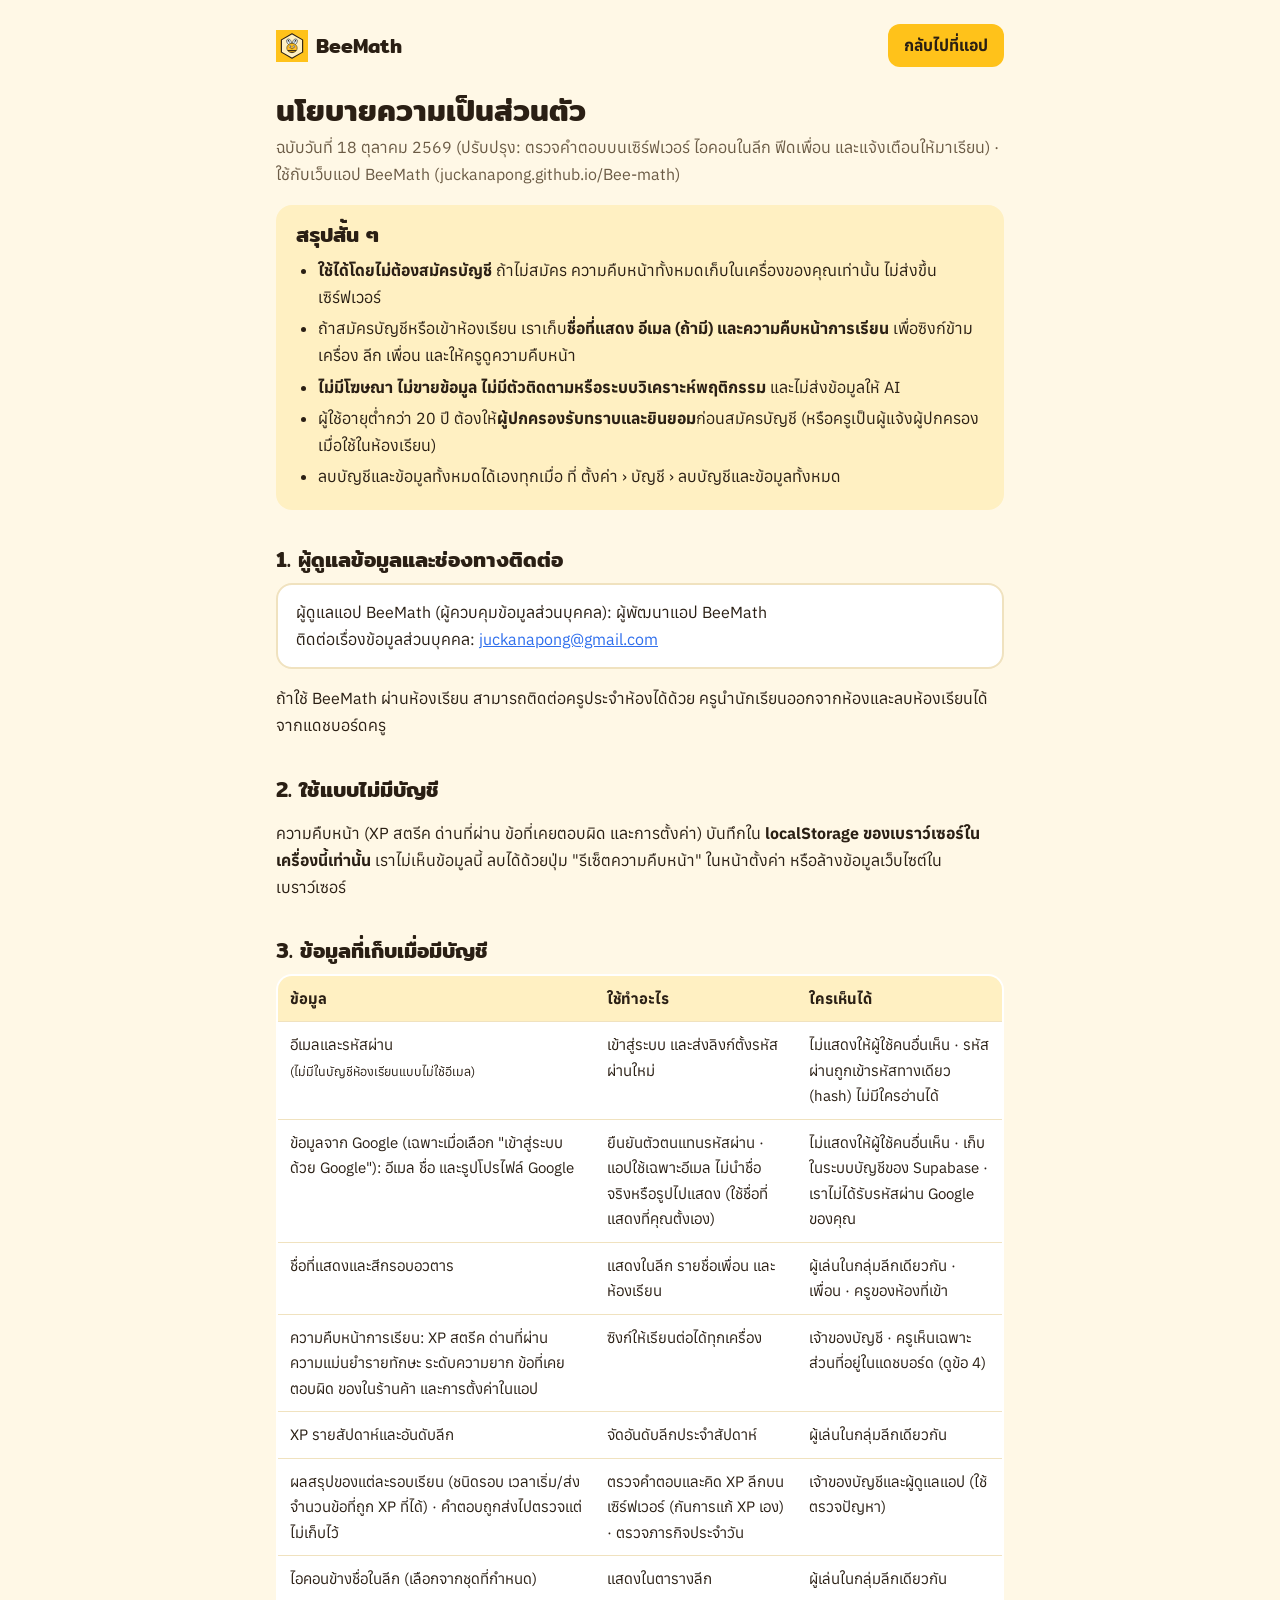
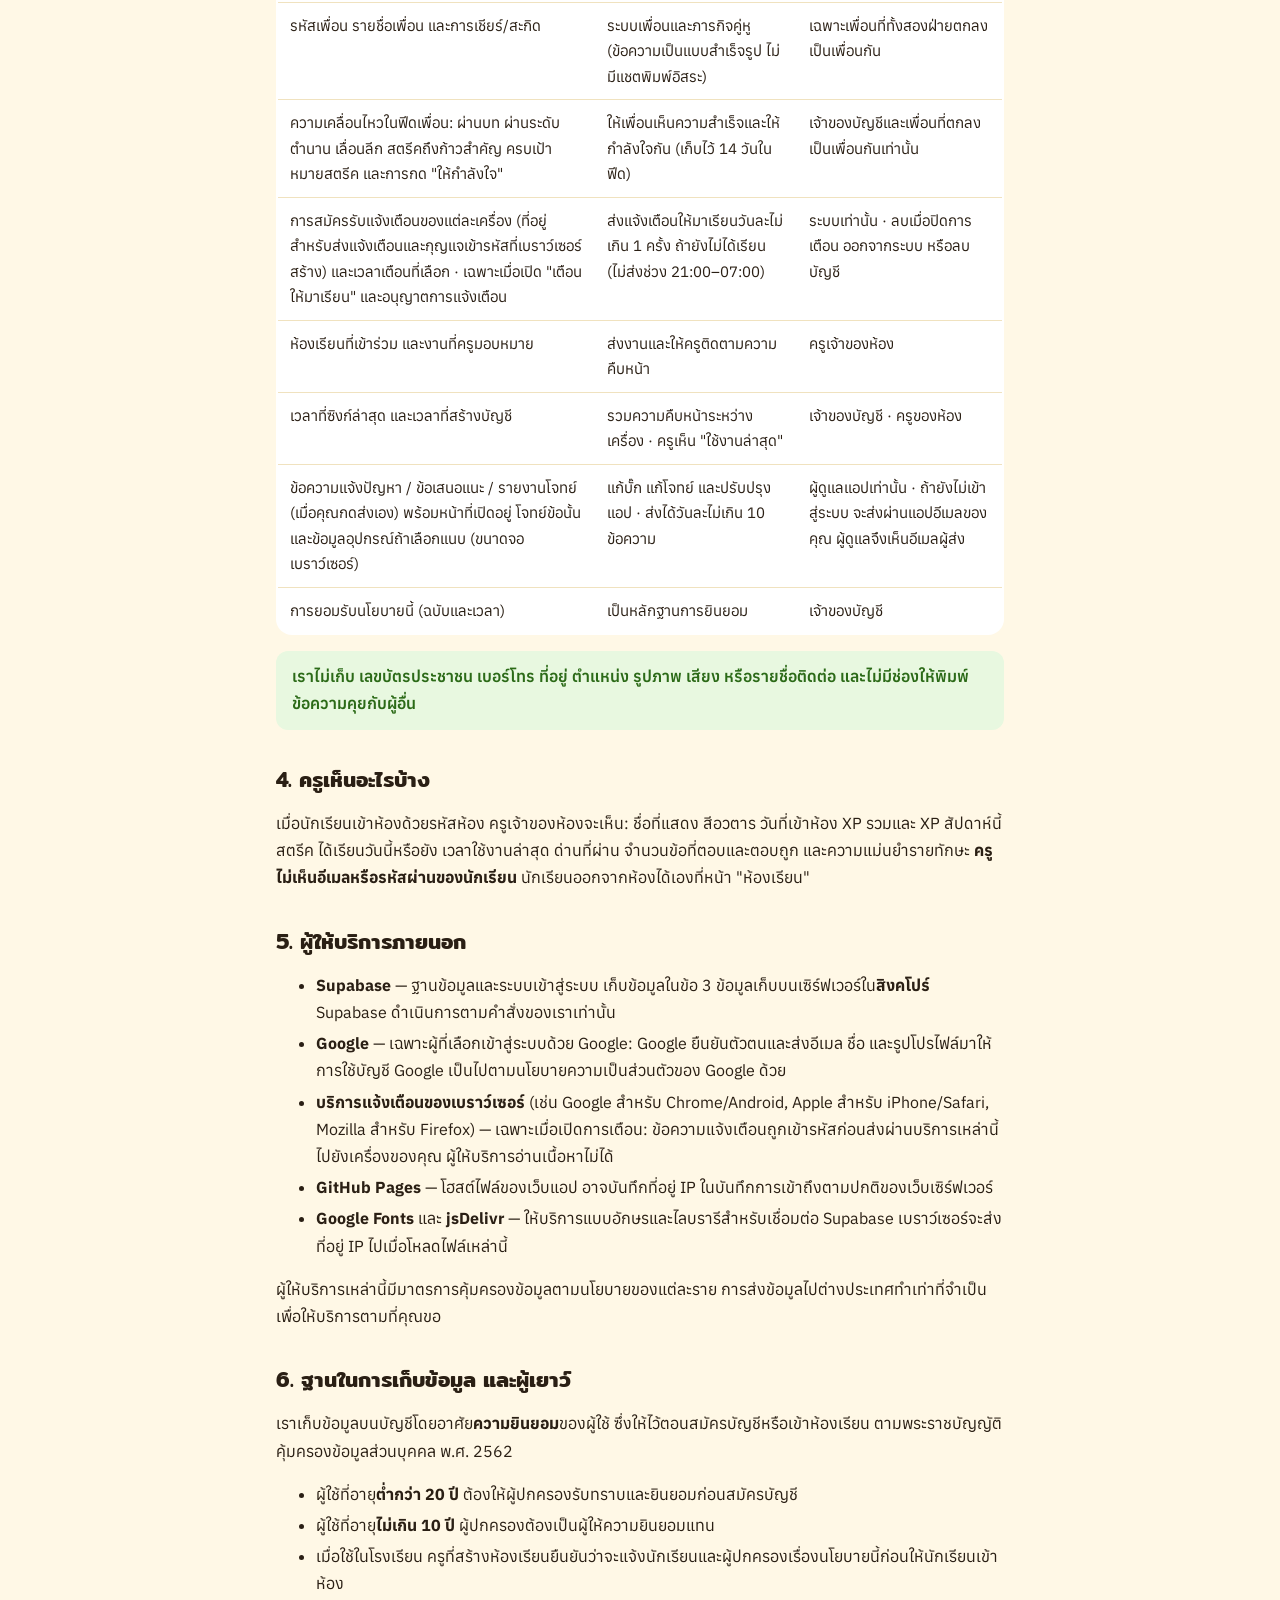
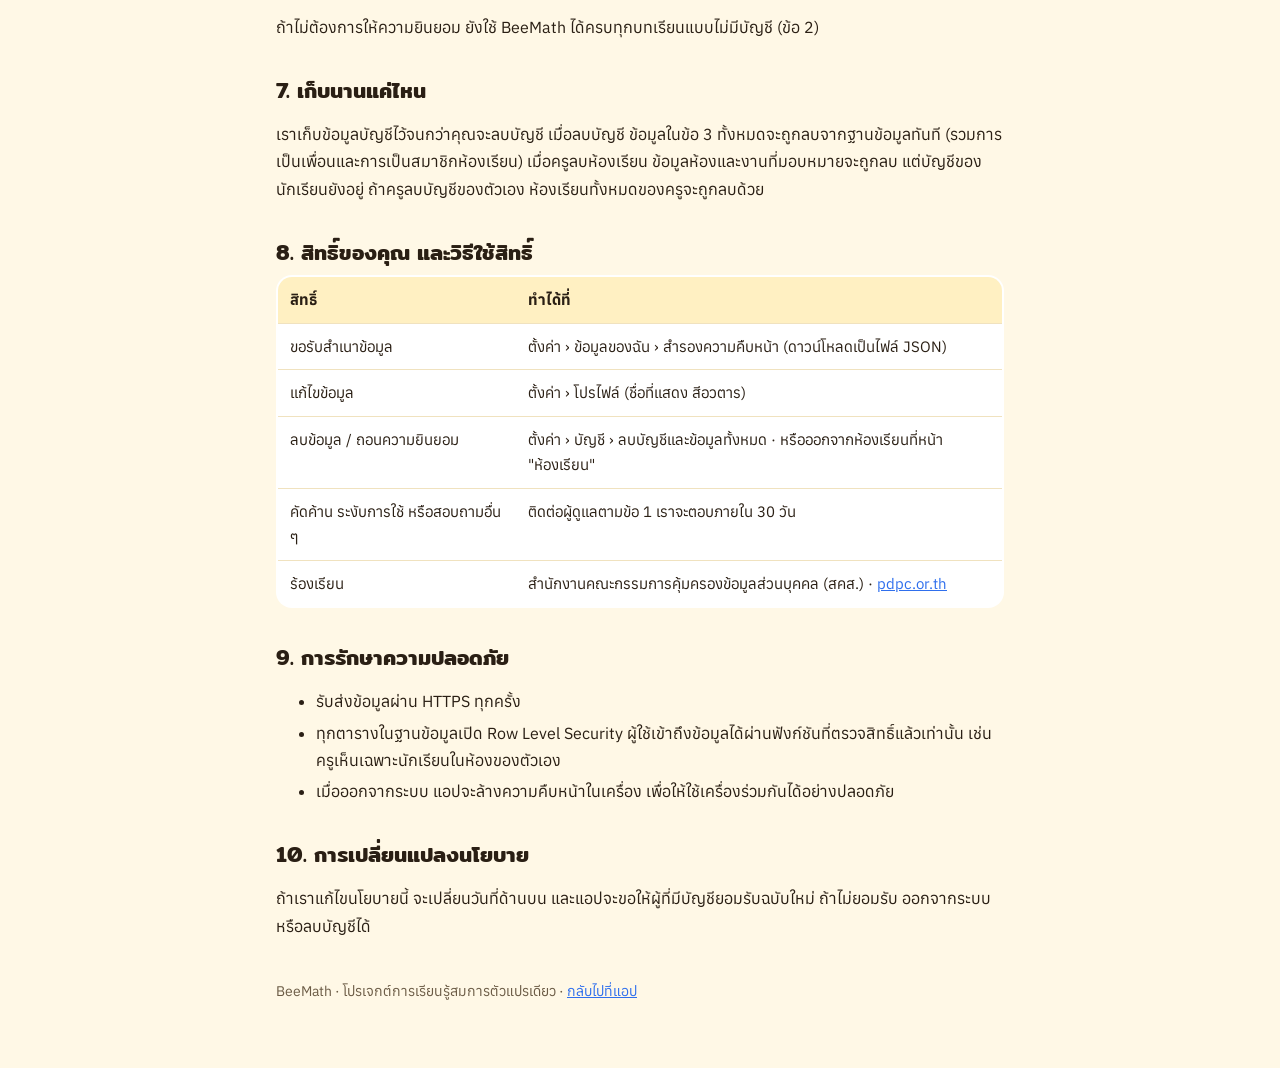
==== commit 04928938: "Push reminders, streak goals and a friends activity feed - Push: with reminders on and signed in, ea" ====
--- a/privacy.html
+++ b/privacy.html
@@ -52,7 +52,7 @@
   </div>
 
   <h1>นโยบายความเป็นส่วนตัว</h1>
-  <p class="meta">ฉบับวันที่ 15 ตุลาคม 2569 (ปรับปรุง: เพิ่มการแจ้งปัญหา และเข้าสู่ระบบด้วย Google) · ใช้กับเว็บแอป BeeMath (juckanapong.github.io/Bee-math)</p>
+  <p class="meta">ฉบับวันที่ 18 ตุลาคม 2569 (ปรับปรุง: ตรวจคำตอบบนเซิร์ฟเวอร์ ไอคอนในลีก ฟีดเพื่อน และแจ้งเตือนให้มาเรียน) · ใช้กับเว็บแอป BeeMath (juckanapong.github.io/Bee-math)</p>
 
   <section class="summary">
     <h2>สรุปสั้น ๆ</h2>
@@ -84,7 +84,11 @@
       <tr><td>ชื่อที่แสดงและสีกรอบอวตาร</td><td>แสดงในลีก รายชื่อเพื่อน และห้องเรียน</td><td>ผู้เล่นในกลุ่มลีกเดียวกัน · เพื่อน · ครูของห้องที่เข้า</td></tr>
       <tr><td>ความคืบหน้าการเรียน: XP สตรีค ด่านที่ผ่าน ความแม่นยำรายทักษะ ระดับความยาก ข้อที่เคยตอบผิด ของในร้านค้า และการตั้งค่าในแอป</td><td>ซิงก์ให้เรียนต่อได้ทุกเครื่อง</td><td>เจ้าของบัญชี · ครูเห็นเฉพาะส่วนที่อยู่ในแดชบอร์ด (ดูข้อ 4)</td></tr>
       <tr><td>XP รายสัปดาห์และอันดับลีก</td><td>จัดอันดับลีกประจำสัปดาห์</td><td>ผู้เล่นในกลุ่มลีกเดียวกัน</td></tr>
+      <tr><td>ผลสรุปของแต่ละรอบเรียน (ชนิดรอบ เวลาเริ่ม/ส่ง จำนวนข้อที่ถูก XP ที่ได้) · คำตอบถูกส่งไปตรวจแต่ไม่เก็บไว้</td><td>ตรวจคำตอบและคิด XP ลีกบนเซิร์ฟเวอร์ (กันการแก้ XP เอง) · ตรวจภารกิจประจำวัน</td><td>เจ้าของบัญชีและผู้ดูแลแอป (ใช้ตรวจปัญหา)</td></tr>
+      <tr><td>ไอคอนข้างชื่อในลีก (เลือกจากชุดที่กำหนด)</td><td>แสดงในตารางลีก</td><td>ผู้เล่นในกลุ่มลีกเดียวกัน</td></tr>
       <tr><td>รหัสเพื่อน รายชื่อเพื่อน และการเชียร์/สะกิด</td><td>ระบบเพื่อนและภารกิจคู่หู (ข้อความเป็นแบบสำเร็จรูป ไม่มีแชตพิมพ์อิสระ)</td><td>เฉพาะเพื่อนที่ทั้งสองฝ่ายตกลงเป็นเพื่อนกัน</td></tr>
+      <tr><td>ความเคลื่อนไหวในฟีดเพื่อน: ผ่านบท ผ่านระดับตำนาน เลื่อนลีก สตรีคถึงก้าวสำคัญ ครบเป้าหมายสตรีค และการกด "ให้กำลังใจ"</td><td>ให้เพื่อนเห็นความสำเร็จและให้กำลังใจกัน (เก็บไว้ 14 วันในฟีด)</td><td>เจ้าของบัญชีและเพื่อนที่ตกลงเป็นเพื่อนกันเท่านั้น</td></tr>
+      <tr><td>การสมัครรับแจ้งเตือนของแต่ละเครื่อง (ที่อยู่สำหรับส่งแจ้งเตือนและกุญแจเข้ารหัสที่เบราว์เซอร์สร้าง) และเวลาเตือนที่เลือก · เฉพาะเมื่อเปิด "เตือนให้มาเรียน" และอนุญาตการแจ้งเตือน</td><td>ส่งแจ้งเตือนให้มาเรียนวันละไม่เกิน 1 ครั้ง ถ้ายังไม่ได้เรียน (ไม่ส่งช่วง 21:00–07:00)</td><td>ระบบเท่านั้น · ลบเมื่อปิดการเตือน ออกจากระบบ หรือลบบัญชี</td></tr>
       <tr><td>ห้องเรียนที่เข้าร่วม และงานที่ครูมอบหมาย</td><td>ส่งงานและให้ครูติดตามความคืบหน้า</td><td>ครูเจ้าของห้อง</td></tr>
       <tr><td>เวลาที่ซิงก์ล่าสุด และเวลาที่สร้างบัญชี</td><td>รวมความคืบหน้าระหว่างเครื่อง · ครูเห็น "ใช้งานล่าสุด"</td><td>เจ้าของบัญชี · ครูของห้อง</td></tr>
       <tr><td>ข้อความแจ้งปัญหา / ข้อเสนอแนะ / รายงานโจทย์ (เมื่อคุณกดส่งเอง) พร้อมหน้าที่เปิดอยู่ โจทย์ข้อนั้น และข้อมูลอุปกรณ์ถ้าเลือกแนบ (ขนาดจอ เบราว์เซอร์)</td><td>แก้บั๊ก แก้โจทย์ และปรับปรุงแอป · ส่งได้วันละไม่เกิน 10 ข้อความ</td><td>ผู้ดูแลแอปเท่านั้น · ถ้ายังไม่เข้าสู่ระบบ จะส่งผ่านแอปอีเมลของคุณ ผู้ดูแลจึงเห็นอีเมลผู้ส่ง</td></tr>
@@ -100,6 +104,7 @@
   <ul>
     <li><b>Supabase</b> — ฐานข้อมูลและระบบเข้าสู่ระบบ เก็บข้อมูลในข้อ 3 ข้อมูลเก็บบนเซิร์ฟเวอร์ใน<b>สิงคโปร์</b> Supabase ดำเนินการตามคำสั่งของเราเท่านั้น</li>
     <li><b>Google</b> — เฉพาะผู้ที่เลือกเข้าสู่ระบบด้วย Google: Google ยืนยันตัวตนและส่งอีเมล ชื่อ และรูปโปรไฟล์มาให้ การใช้บัญชี Google เป็นไปตามนโยบายความเป็นส่วนตัวของ Google ด้วย</li>
+    <li><b>บริการแจ้งเตือนของเบราว์เซอร์</b> (เช่น Google สำหรับ Chrome/Android, Apple สำหรับ iPhone/Safari, Mozilla สำหรับ Firefox) — เฉพาะเมื่อเปิดการเตือน: ข้อความแจ้งเตือนถูกเข้ารหัสก่อนส่งผ่านบริการเหล่านี้ไปยังเครื่องของคุณ ผู้ให้บริการอ่านเนื้อหาไม่ได้</li>
     <li><b>GitHub Pages</b> — โฮสต์ไฟล์ของเว็บแอป อาจบันทึกที่อยู่ IP ในบันทึกการเข้าถึงตามปกติของเว็บเซิร์ฟเวอร์</li>
     <li><b>Google Fonts</b> และ <b>jsDelivr</b> — ให้บริการแบบอักษรและไลบรารีสำหรับเชื่อมต่อ Supabase เบราว์เซอร์จะส่งที่อยู่ IP ไปเมื่อโหลดไฟล์เหล่านี้</li>
   </ul>
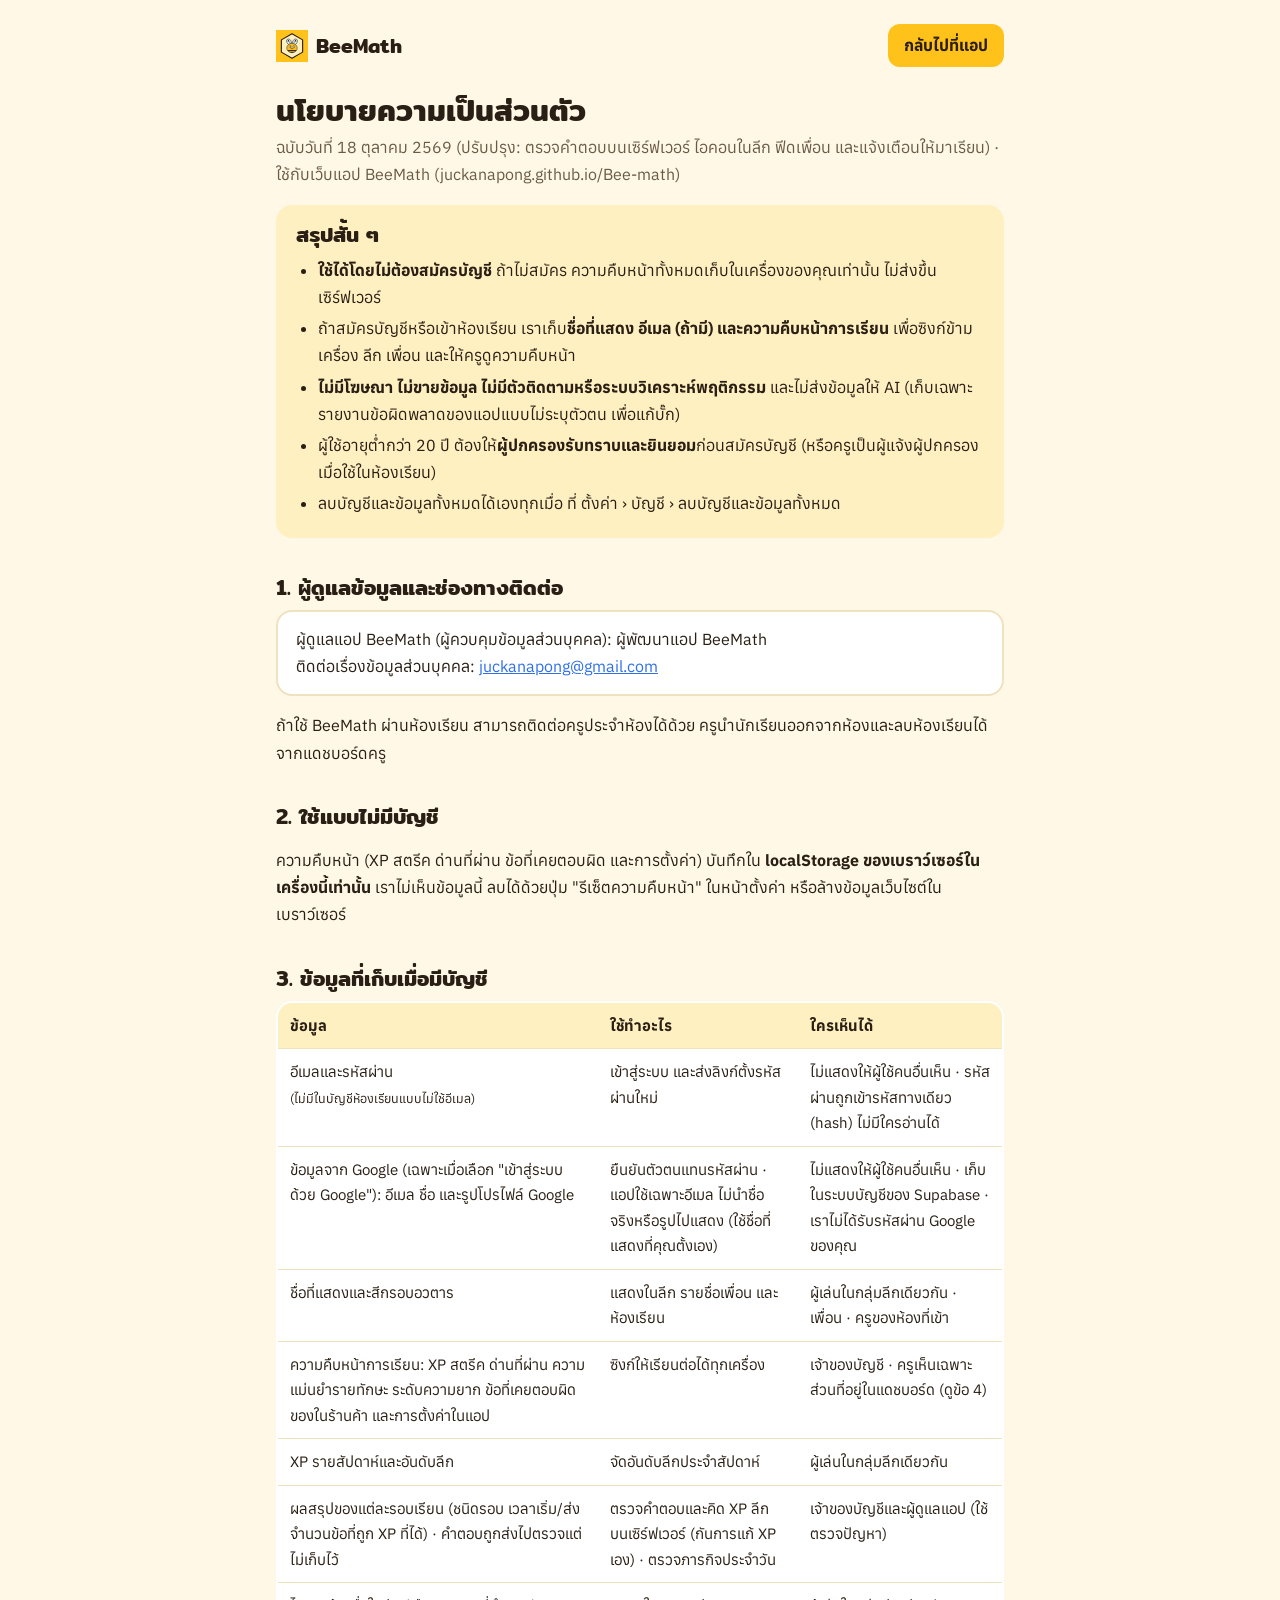
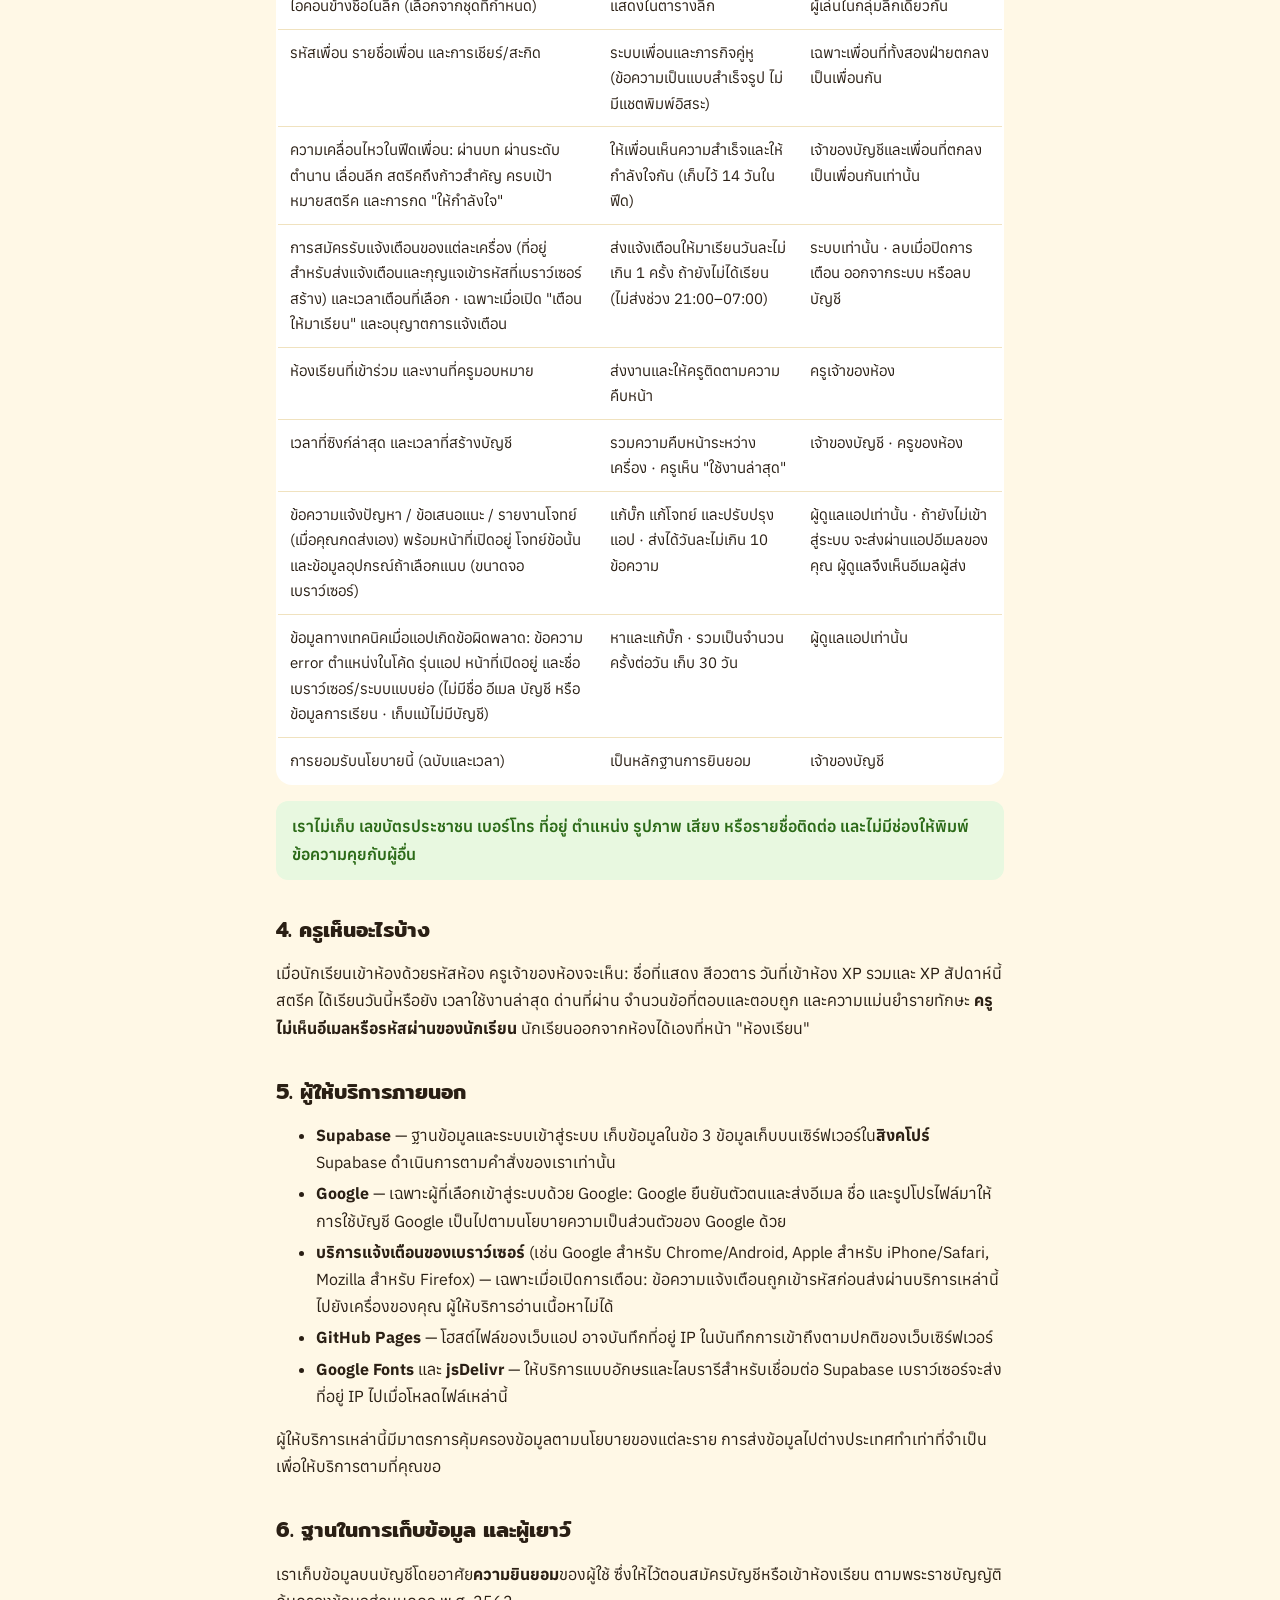
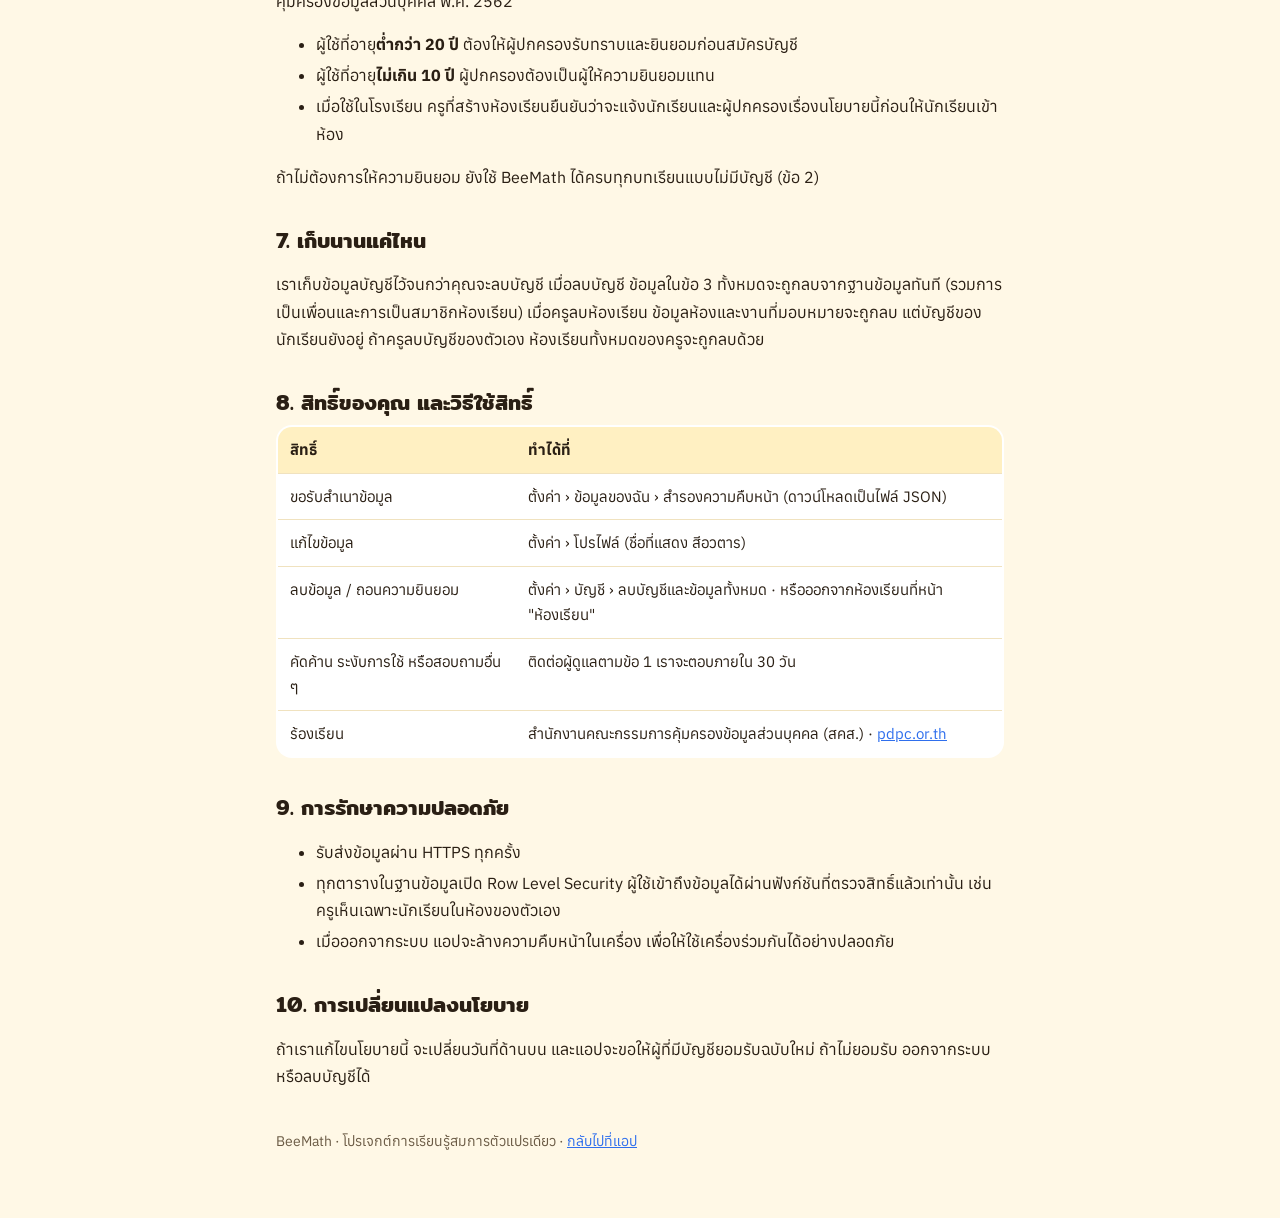
==== commit b25e7748: "Ops: remote feature flags, kill switch, notices and error reports - supabase/ops.sql: app_config (re" ====
--- a/privacy.html
+++ b/privacy.html
@@ -59,7 +59,7 @@
     <ul>
       <li><b>ใช้ได้โดยไม่ต้องสมัครบัญชี</b> ถ้าไม่สมัคร ความคืบหน้าทั้งหมดเก็บในเครื่องของคุณเท่านั้น ไม่ส่งขึ้นเซิร์ฟเวอร์</li>
       <li>ถ้าสมัครบัญชีหรือเข้าห้องเรียน เราเก็บ<b>ชื่อที่แสดง อีเมล (ถ้ามี) และความคืบหน้าการเรียน</b> เพื่อซิงก์ข้ามเครื่อง ลีก เพื่อน และให้ครูดูความคืบหน้า</li>
-      <li><b>ไม่มีโฆษณา ไม่ขายข้อมูล ไม่มีตัวติดตามหรือระบบวิเคราะห์พฤติกรรม</b> และไม่ส่งข้อมูลให้ AI</li>
+      <li><b>ไม่มีโฆษณา ไม่ขายข้อมูล ไม่มีตัวติดตามหรือระบบวิเคราะห์พฤติกรรม</b> และไม่ส่งข้อมูลให้ AI (เก็บเฉพาะรายงานข้อผิดพลาดของแอปแบบไม่ระบุตัวตน เพื่อแก้บั๊ก)</li>
       <li>ผู้ใช้อายุต่ำกว่า 20 ปี ต้องให้<b>ผู้ปกครองรับทราบและยินยอม</b>ก่อนสมัครบัญชี (หรือครูเป็นผู้แจ้งผู้ปกครองเมื่อใช้ในห้องเรียน)</li>
       <li>ลบบัญชีและข้อมูลทั้งหมดได้เองทุกเมื่อ ที่ ตั้งค่า › บัญชี › ลบบัญชีและข้อมูลทั้งหมด</li>
     </ul>
@@ -92,6 +92,7 @@
       <tr><td>ห้องเรียนที่เข้าร่วม และงานที่ครูมอบหมาย</td><td>ส่งงานและให้ครูติดตามความคืบหน้า</td><td>ครูเจ้าของห้อง</td></tr>
       <tr><td>เวลาที่ซิงก์ล่าสุด และเวลาที่สร้างบัญชี</td><td>รวมความคืบหน้าระหว่างเครื่อง · ครูเห็น "ใช้งานล่าสุด"</td><td>เจ้าของบัญชี · ครูของห้อง</td></tr>
       <tr><td>ข้อความแจ้งปัญหา / ข้อเสนอแนะ / รายงานโจทย์ (เมื่อคุณกดส่งเอง) พร้อมหน้าที่เปิดอยู่ โจทย์ข้อนั้น และข้อมูลอุปกรณ์ถ้าเลือกแนบ (ขนาดจอ เบราว์เซอร์)</td><td>แก้บั๊ก แก้โจทย์ และปรับปรุงแอป · ส่งได้วันละไม่เกิน 10 ข้อความ</td><td>ผู้ดูแลแอปเท่านั้น · ถ้ายังไม่เข้าสู่ระบบ จะส่งผ่านแอปอีเมลของคุณ ผู้ดูแลจึงเห็นอีเมลผู้ส่ง</td></tr>
+      <tr><td>ข้อมูลทางเทคนิคเมื่อแอปเกิดข้อผิดพลาด: ข้อความ error ตำแหน่งในโค้ด รุ่นแอป หน้าที่เปิดอยู่ และชื่อเบราว์เซอร์/ระบบแบบย่อ (ไม่มีชื่อ อีเมล บัญชี หรือข้อมูลการเรียน · เก็บแม้ไม่มีบัญชี)</td><td>หาและแก้บั๊ก · รวมเป็นจำนวนครั้งต่อวัน เก็บ 30 วัน</td><td>ผู้ดูแลแอปเท่านั้น</td></tr>
       <tr><td>การยอมรับนโยบายนี้ (ฉบับและเวลา)</td><td>เป็นหลักฐานการยินยอม</td><td>เจ้าของบัญชี</td></tr>
     </tbody>
   </table></div>
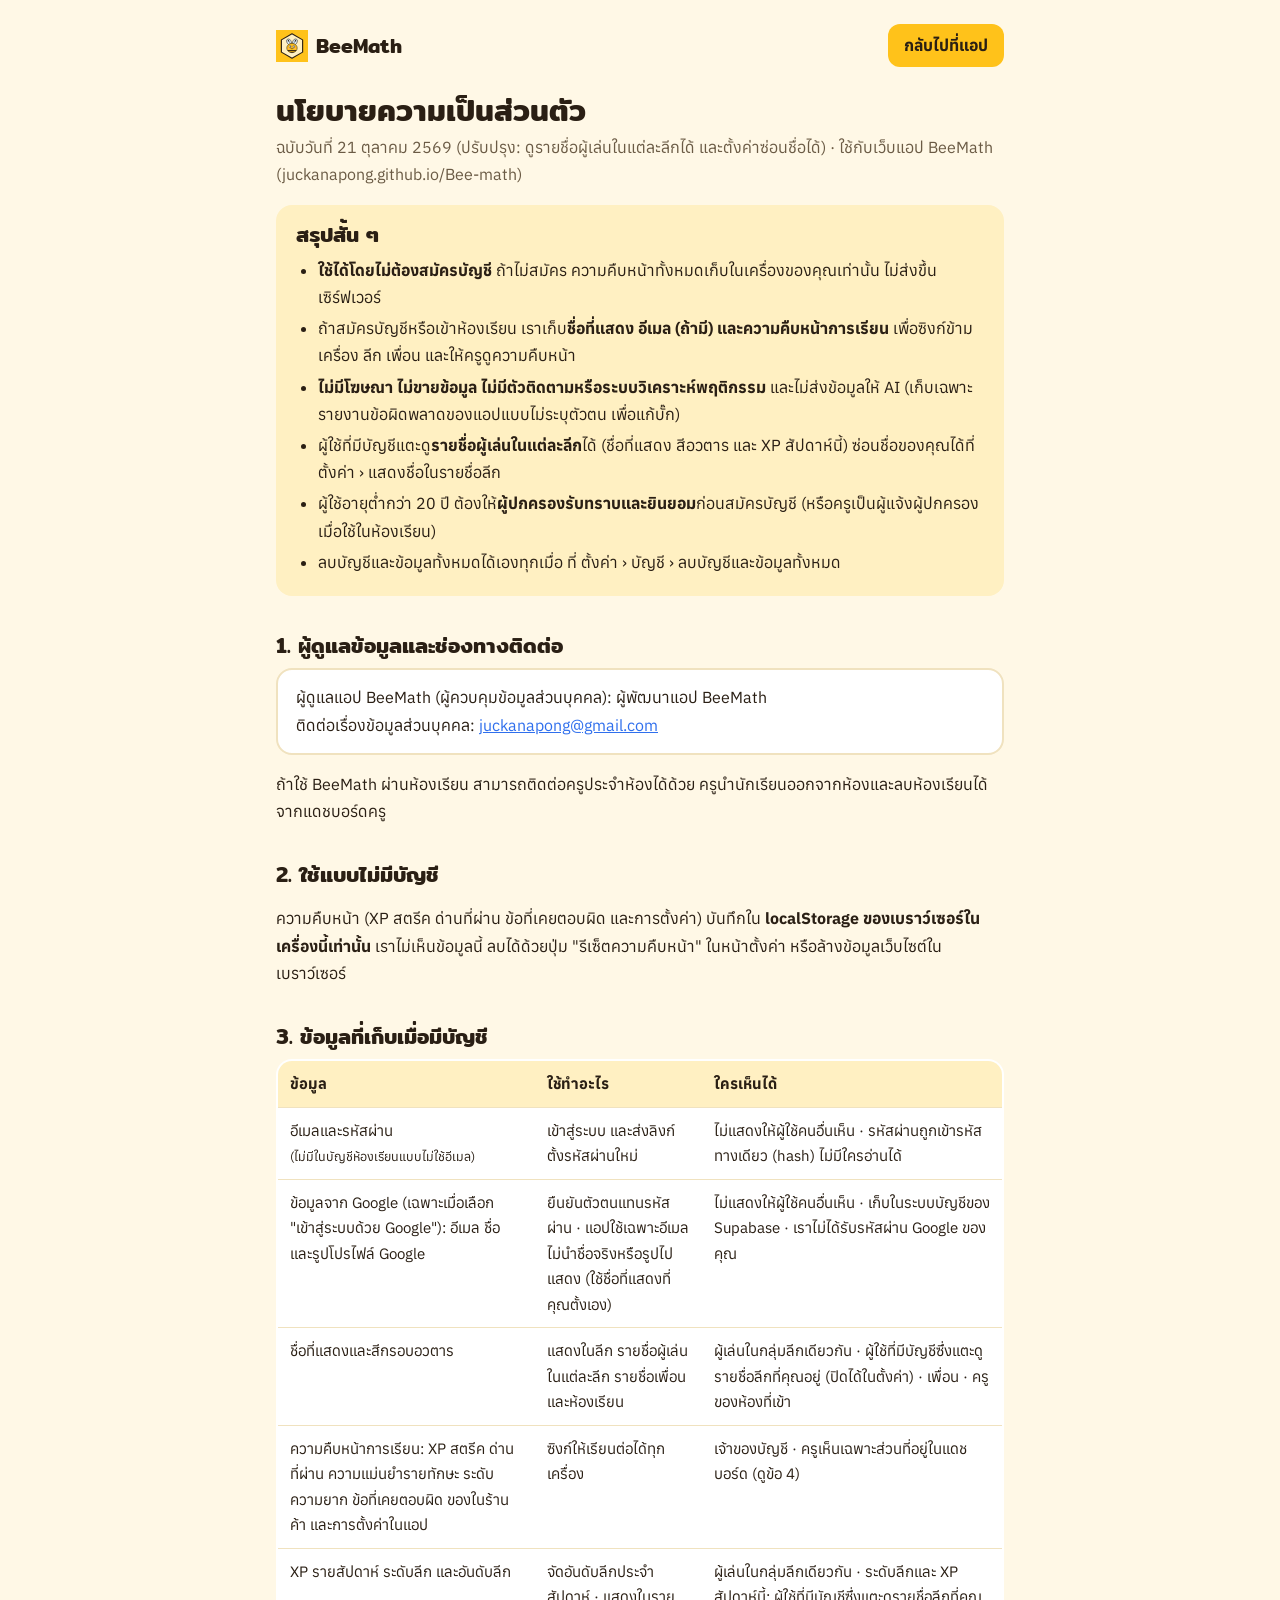
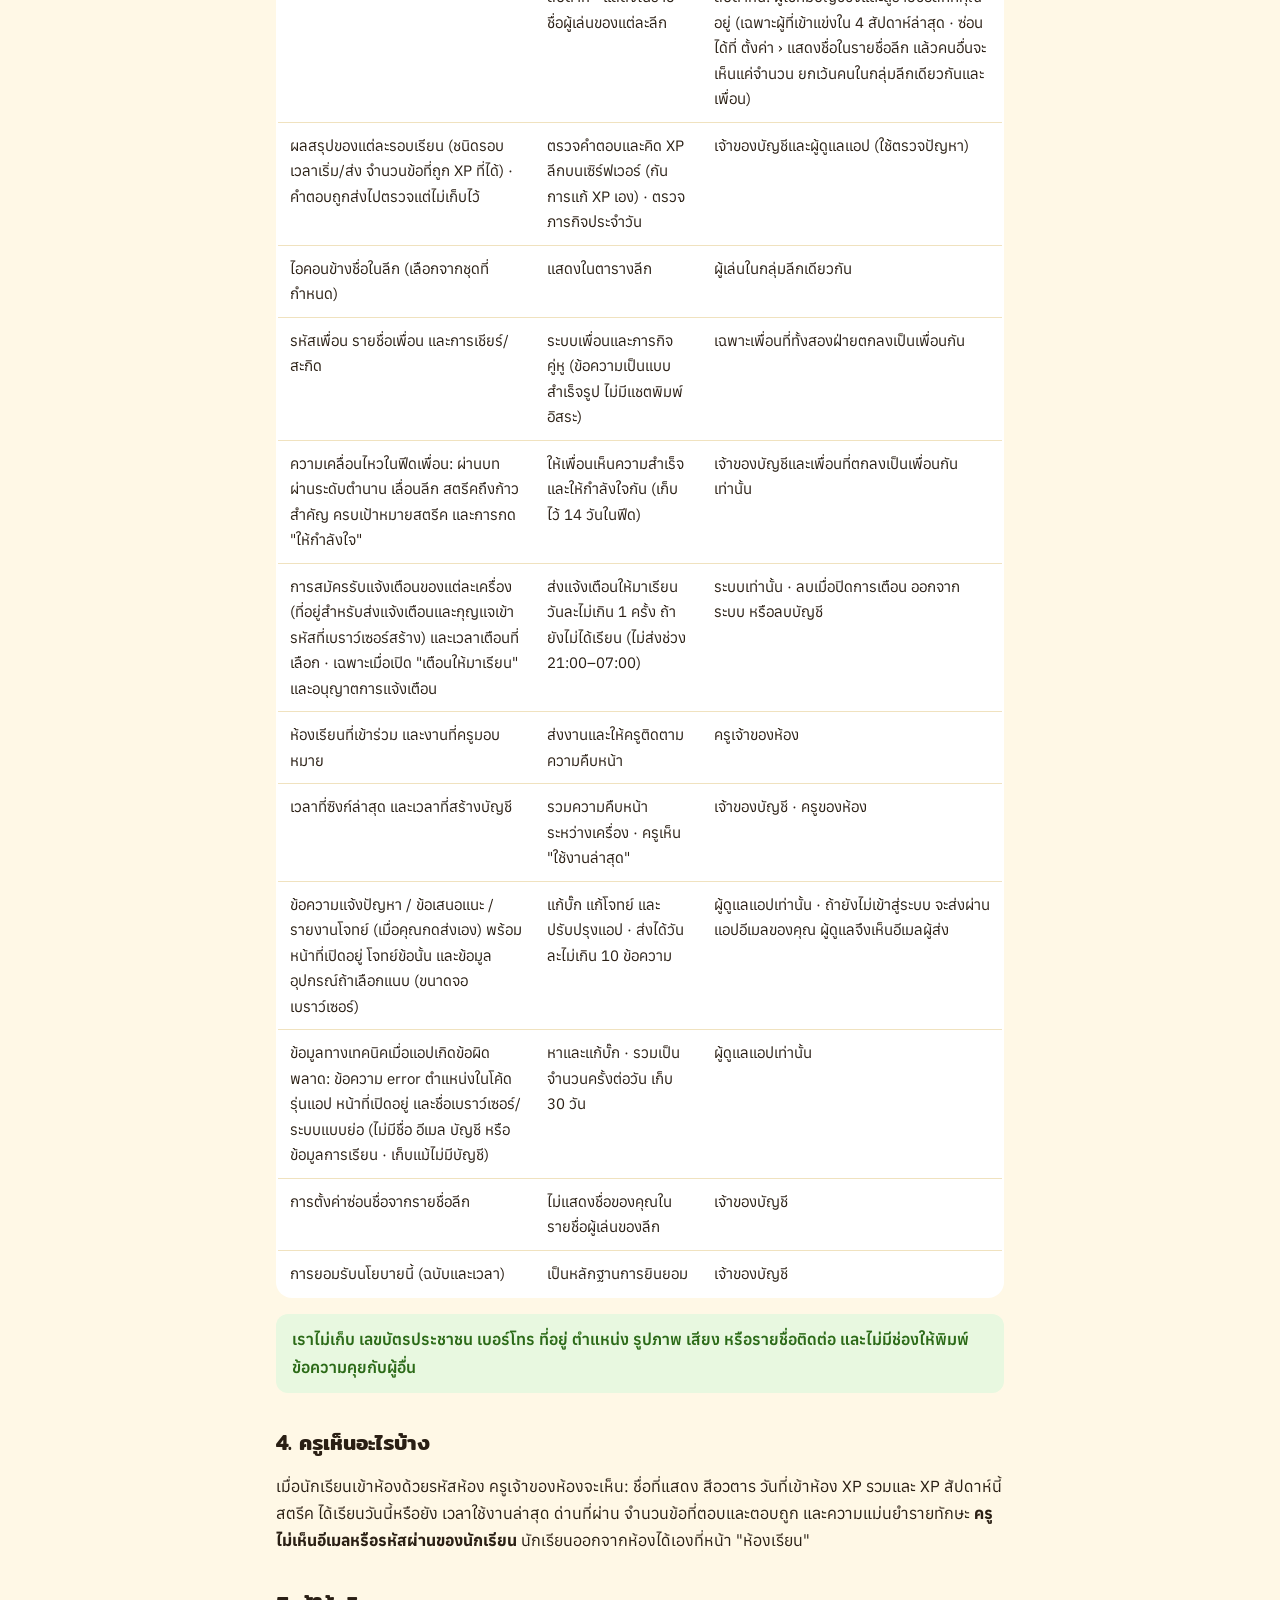
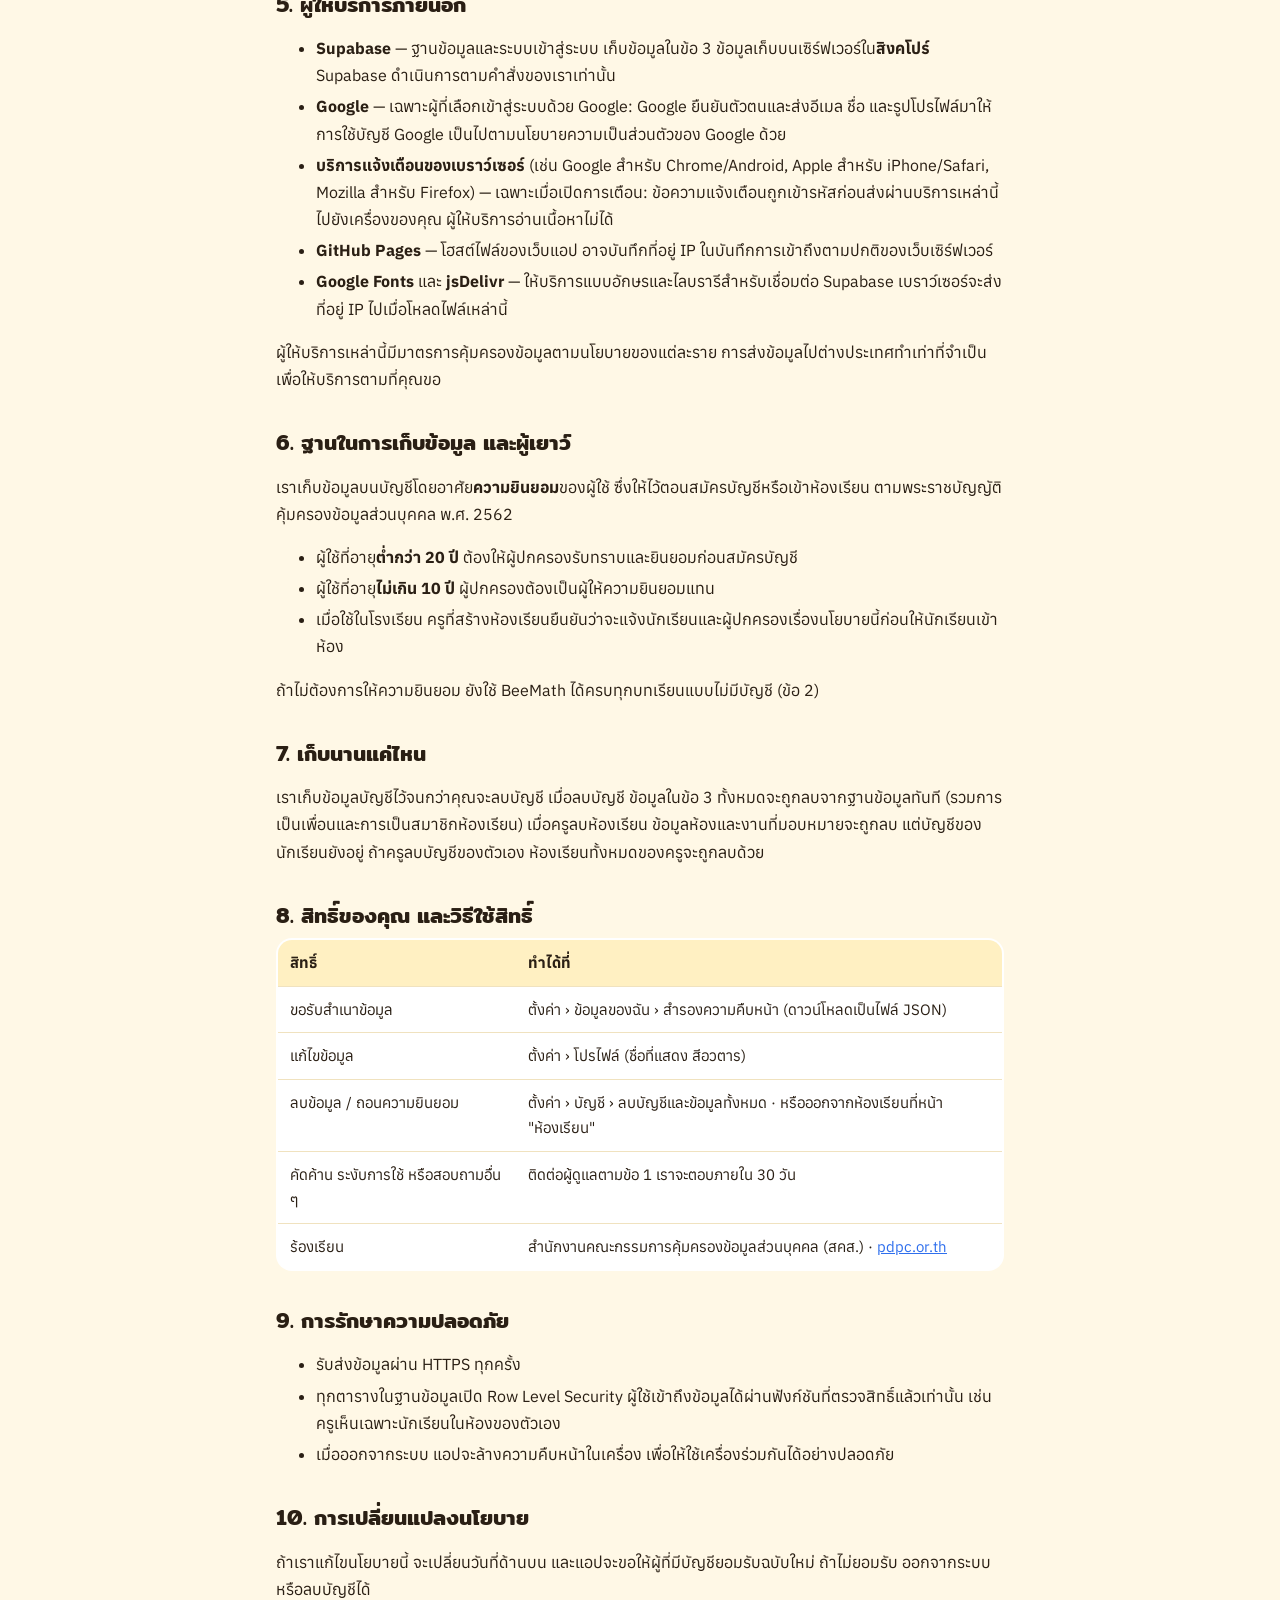
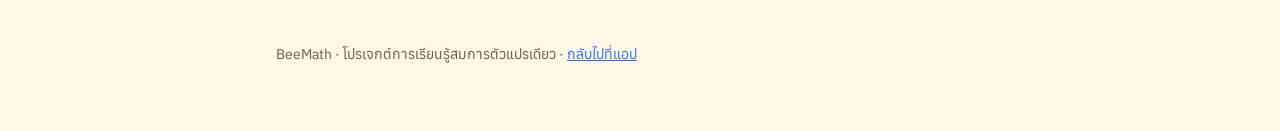
==== commit 3c967697: "Leaderboard: tap any league to see who is in it Every league on the tier row is now a button. The sh" ====
--- a/privacy.html
+++ b/privacy.html
@@ -52,7 +52,7 @@
   </div>
 
   <h1>นโยบายความเป็นส่วนตัว</h1>
-  <p class="meta">ฉบับวันที่ 18 ตุลาคม 2569 (ปรับปรุง: ตรวจคำตอบบนเซิร์ฟเวอร์ ไอคอนในลีก ฟีดเพื่อน และแจ้งเตือนให้มาเรียน) · ใช้กับเว็บแอป BeeMath (juckanapong.github.io/Bee-math)</p>
+  <p class="meta">ฉบับวันที่ 21 ตุลาคม 2569 (ปรับปรุง: ดูรายชื่อผู้เล่นในแต่ละลีกได้ และตั้งค่าซ่อนชื่อได้) · ใช้กับเว็บแอป BeeMath (juckanapong.github.io/Bee-math)</p>
 
   <section class="summary">
     <h2>สรุปสั้น ๆ</h2>
@@ -60,6 +60,7 @@
       <li><b>ใช้ได้โดยไม่ต้องสมัครบัญชี</b> ถ้าไม่สมัคร ความคืบหน้าทั้งหมดเก็บในเครื่องของคุณเท่านั้น ไม่ส่งขึ้นเซิร์ฟเวอร์</li>
       <li>ถ้าสมัครบัญชีหรือเข้าห้องเรียน เราเก็บ<b>ชื่อที่แสดง อีเมล (ถ้ามี) และความคืบหน้าการเรียน</b> เพื่อซิงก์ข้ามเครื่อง ลีก เพื่อน และให้ครูดูความคืบหน้า</li>
       <li><b>ไม่มีโฆษณา ไม่ขายข้อมูล ไม่มีตัวติดตามหรือระบบวิเคราะห์พฤติกรรม</b> และไม่ส่งข้อมูลให้ AI (เก็บเฉพาะรายงานข้อผิดพลาดของแอปแบบไม่ระบุตัวตน เพื่อแก้บั๊ก)</li>
+      <li>ผู้ใช้ที่มีบัญชีแตะดู<b>รายชื่อผู้เล่นในแต่ละลีก</b>ได้ (ชื่อที่แสดง สีอวตาร และ XP สัปดาห์นี้) ซ่อนชื่อของคุณได้ที่ ตั้งค่า › แสดงชื่อในรายชื่อลีก</li>
       <li>ผู้ใช้อายุต่ำกว่า 20 ปี ต้องให้<b>ผู้ปกครองรับทราบและยินยอม</b>ก่อนสมัครบัญชี (หรือครูเป็นผู้แจ้งผู้ปกครองเมื่อใช้ในห้องเรียน)</li>
       <li>ลบบัญชีและข้อมูลทั้งหมดได้เองทุกเมื่อ ที่ ตั้งค่า › บัญชี › ลบบัญชีและข้อมูลทั้งหมด</li>
     </ul>
@@ -81,9 +82,9 @@
     <tbody>
       <tr><td>อีเมลและรหัสผ่าน<br><small>(ไม่มีในบัญชีห้องเรียนแบบไม่ใช้อีเมล)</small></td><td>เข้าสู่ระบบ และส่งลิงก์ตั้งรหัสผ่านใหม่</td><td>ไม่แสดงให้ผู้ใช้คนอื่นเห็น · รหัสผ่านถูกเข้ารหัสทางเดียว (hash) ไม่มีใครอ่านได้</td></tr>
       <tr><td>ข้อมูลจาก Google (เฉพาะเมื่อเลือก "เข้าสู่ระบบด้วย Google"): อีเมล ชื่อ และรูปโปรไฟล์ Google</td><td>ยืนยันตัวตนแทนรหัสผ่าน · แอปใช้เฉพาะอีเมล ไม่นำชื่อจริงหรือรูปไปแสดง (ใช้ชื่อที่แสดงที่คุณตั้งเอง)</td><td>ไม่แสดงให้ผู้ใช้คนอื่นเห็น · เก็บในระบบบัญชีของ Supabase · เราไม่ได้รับรหัสผ่าน Google ของคุณ</td></tr>
-      <tr><td>ชื่อที่แสดงและสีกรอบอวตาร</td><td>แสดงในลีก รายชื่อเพื่อน และห้องเรียน</td><td>ผู้เล่นในกลุ่มลีกเดียวกัน · เพื่อน · ครูของห้องที่เข้า</td></tr>
+      <tr><td>ชื่อที่แสดงและสีกรอบอวตาร</td><td>แสดงในลีก รายชื่อผู้เล่นในแต่ละลีก รายชื่อเพื่อน และห้องเรียน</td><td>ผู้เล่นในกลุ่มลีกเดียวกัน · ผู้ใช้ที่มีบัญชีซึ่งแตะดูรายชื่อลีกที่คุณอยู่ (ปิดได้ในตั้งค่า) · เพื่อน · ครูของห้องที่เข้า</td></tr>
       <tr><td>ความคืบหน้าการเรียน: XP สตรีค ด่านที่ผ่าน ความแม่นยำรายทักษะ ระดับความยาก ข้อที่เคยตอบผิด ของในร้านค้า และการตั้งค่าในแอป</td><td>ซิงก์ให้เรียนต่อได้ทุกเครื่อง</td><td>เจ้าของบัญชี · ครูเห็นเฉพาะส่วนที่อยู่ในแดชบอร์ด (ดูข้อ 4)</td></tr>
-      <tr><td>XP รายสัปดาห์และอันดับลีก</td><td>จัดอันดับลีกประจำสัปดาห์</td><td>ผู้เล่นในกลุ่มลีกเดียวกัน</td></tr>
+      <tr><td>XP รายสัปดาห์ ระดับลีก และอันดับลีก</td><td>จัดอันดับลีกประจำสัปดาห์ · แสดงในรายชื่อผู้เล่นของแต่ละลีก</td><td>ผู้เล่นในกลุ่มลีกเดียวกัน · ระดับลีกและ XP สัปดาห์นี้: ผู้ใช้ที่มีบัญชีซึ่งแตะดูรายชื่อลีกที่คุณอยู่ (เฉพาะผู้ที่เข้าแข่งใน 4 สัปดาห์ล่าสุด · ซ่อนได้ที่ ตั้งค่า › แสดงชื่อในรายชื่อลีก แล้วคนอื่นจะเห็นแค่จำนวน ยกเว้นคนในกลุ่มลีกเดียวกันและเพื่อน)</td></tr>
       <tr><td>ผลสรุปของแต่ละรอบเรียน (ชนิดรอบ เวลาเริ่ม/ส่ง จำนวนข้อที่ถูก XP ที่ได้) · คำตอบถูกส่งไปตรวจแต่ไม่เก็บไว้</td><td>ตรวจคำตอบและคิด XP ลีกบนเซิร์ฟเวอร์ (กันการแก้ XP เอง) · ตรวจภารกิจประจำวัน</td><td>เจ้าของบัญชีและผู้ดูแลแอป (ใช้ตรวจปัญหา)</td></tr>
       <tr><td>ไอคอนข้างชื่อในลีก (เลือกจากชุดที่กำหนด)</td><td>แสดงในตารางลีก</td><td>ผู้เล่นในกลุ่มลีกเดียวกัน</td></tr>
       <tr><td>รหัสเพื่อน รายชื่อเพื่อน และการเชียร์/สะกิด</td><td>ระบบเพื่อนและภารกิจคู่หู (ข้อความเป็นแบบสำเร็จรูป ไม่มีแชตพิมพ์อิสระ)</td><td>เฉพาะเพื่อนที่ทั้งสองฝ่ายตกลงเป็นเพื่อนกัน</td></tr>
@@ -93,6 +94,7 @@
       <tr><td>เวลาที่ซิงก์ล่าสุด และเวลาที่สร้างบัญชี</td><td>รวมความคืบหน้าระหว่างเครื่อง · ครูเห็น "ใช้งานล่าสุด"</td><td>เจ้าของบัญชี · ครูของห้อง</td></tr>
       <tr><td>ข้อความแจ้งปัญหา / ข้อเสนอแนะ / รายงานโจทย์ (เมื่อคุณกดส่งเอง) พร้อมหน้าที่เปิดอยู่ โจทย์ข้อนั้น และข้อมูลอุปกรณ์ถ้าเลือกแนบ (ขนาดจอ เบราว์เซอร์)</td><td>แก้บั๊ก แก้โจทย์ และปรับปรุงแอป · ส่งได้วันละไม่เกิน 10 ข้อความ</td><td>ผู้ดูแลแอปเท่านั้น · ถ้ายังไม่เข้าสู่ระบบ จะส่งผ่านแอปอีเมลของคุณ ผู้ดูแลจึงเห็นอีเมลผู้ส่ง</td></tr>
       <tr><td>ข้อมูลทางเทคนิคเมื่อแอปเกิดข้อผิดพลาด: ข้อความ error ตำแหน่งในโค้ด รุ่นแอป หน้าที่เปิดอยู่ และชื่อเบราว์เซอร์/ระบบแบบย่อ (ไม่มีชื่อ อีเมล บัญชี หรือข้อมูลการเรียน · เก็บแม้ไม่มีบัญชี)</td><td>หาและแก้บั๊ก · รวมเป็นจำนวนครั้งต่อวัน เก็บ 30 วัน</td><td>ผู้ดูแลแอปเท่านั้น</td></tr>
+      <tr><td>การตั้งค่าซ่อนชื่อจากรายชื่อลีก</td><td>ไม่แสดงชื่อของคุณในรายชื่อผู้เล่นของลีก</td><td>เจ้าของบัญชี</td></tr>
       <tr><td>การยอมรับนโยบายนี้ (ฉบับและเวลา)</td><td>เป็นหลักฐานการยินยอม</td><td>เจ้าของบัญชี</td></tr>
     </tbody>
   </table></div>
